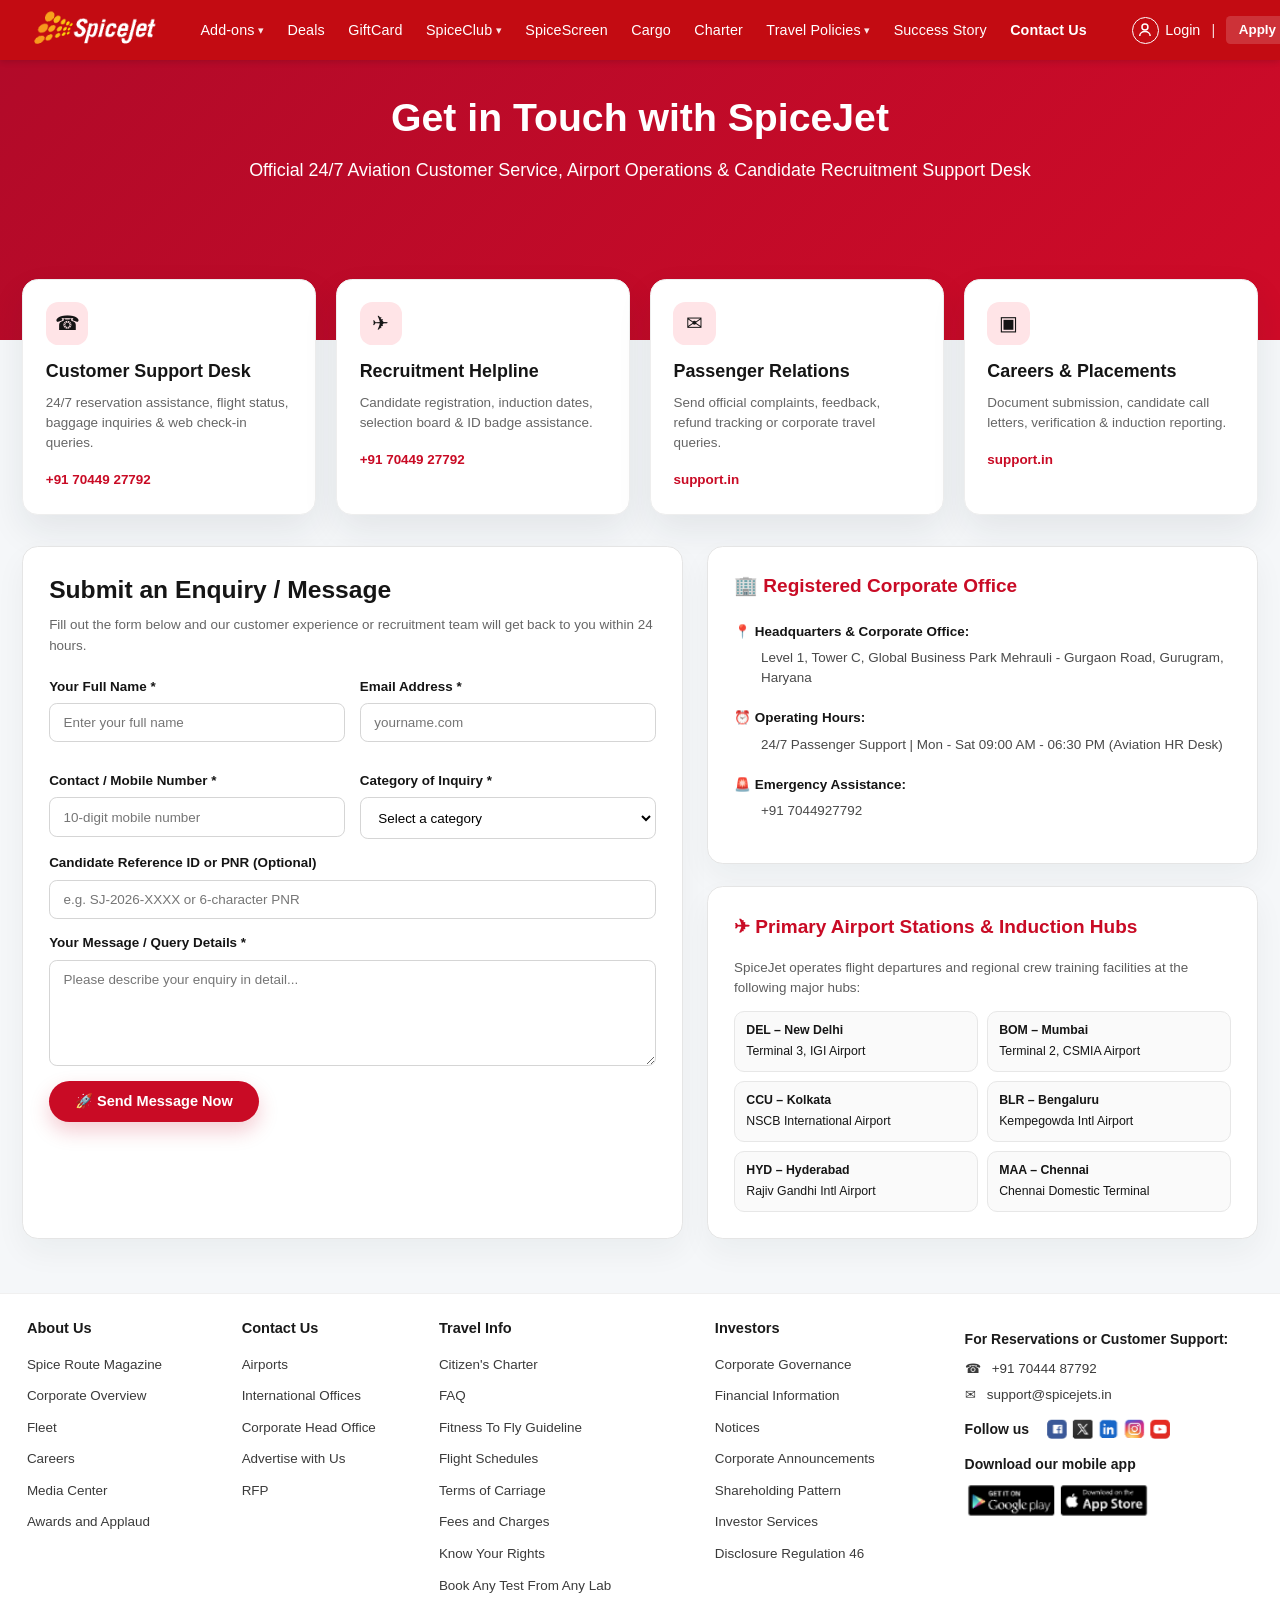
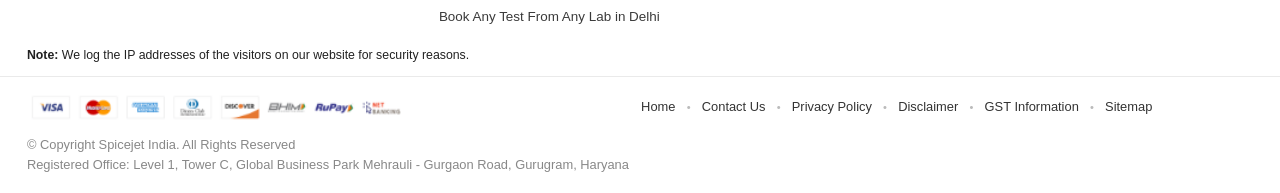
==== contact-us.html @ f8e076a2 "spice jet website" ====
<!doctype html>
<html lang="en">
<head>
  <meta charset="utf-8">
  <meta name="viewport" content="width=device-width, initial-scale=1">
  <title>Contact Us | SpiceJet</title>
  <meta name="description" content="Contact SpiceJet customer support, recruitment and passenger relations.">
  <link rel="stylesheet" href="./assets/css2">
  <link rel="stylesheet" href="./assets/styles.css">
  <link rel="stylesheet" href="./assets/contact-us.css">
</head>
<body>
  <div data-shared-header></div>

  <main class="contact-main">
    <section class="contact-hero">
      <h1>Get in Touch with SpiceJet</h1>
      <p>Official 24/7 Aviation Customer Service, Airport Operations &amp; Candidate Recruitment Support Desk</p>
    </section>

    <section class="contact-content">
      <div class="support-grid">
        <article class="support-card"><span class="support-icon">☎</span><h2>Customer Support Desk</h2><p>24/7 reservation assistance, flight status, baggage inquiries &amp; web check-in queries.</p><a href="tel:+917044927792">+91 70449 27792</a></article>
        <article class="support-card"><span class="support-icon">✈</span><h2>Recruitment Helpline</h2><p>Candidate registration, induction dates, selection board &amp; ID badge assistance.</p><a href="tel:+917044927792">+91 70449 27792</a></article>
        <article class="support-card"><span class="support-icon">✉</span><h2>Passenger Relations</h2><p>Send official complaints, feedback, refund tracking or corporate travel queries.</p><a href="mailto:support.in">support.in</a></article>
        <article class="support-card"><span class="support-icon">▣</span><h2>Careers &amp; Placements</h2><p>Document submission, candidate call letters, verification &amp; induction reporting.</p><a href="mailto:support.in">support.in</a></article>
      </div>

      <div class="contact-layout">
        <section class="enquiry-panel">
          <h2>Submit an Enquiry / Message</h2><p>Fill out the form below and our customer experience or recruitment team will get back to you within 24 hours.</p>
          <form id="contactForm">
            <div class="form-grid"><label>Your Full Name *<input name="name" required placeholder="Enter your full name"></label><label>Email Address *<input type="email" name="email" required placeholder="yourname.com"></label><label>Contact / Mobile Number *<input type="tel" name="phone" required pattern="[0-9 +()-]{10,}" placeholder="10-digit mobile number"></label><label>Category of Inquiry *<select name="category" required><option value="">Select a category</option><option>Aviation Career &amp; Induction Training</option><option>Flight Reservation &amp; Baggage</option><option>Refund &amp; Passenger Relations</option><option>Corporate Travel</option></select></label></div>
            <label>Candidate Reference ID or PNR (Optional)<input name="reference" placeholder="e.g. SJ-2026-XXXX or 6-character PNR"></label>
            <label>Your Message / Query Details *<textarea name="message" required placeholder="Please describe your enquiry in detail..."></textarea></label>
            <button type="submit">🚀 Send Message Now</button><p class="form-status" id="formStatus" role="status"></p>
          </form>
        </section>
        <aside class="contact-sidebar">
          <section class="info-panel"><h2>🏢 Registered Corporate Office</h2><div class="info-row"><b>📍 Headquarters &amp; Corporate Office:</b><p>Level 1, Tower C, Global Business Park Mehrauli - Gurgaon Road, Gurugram, Haryana</p></div><div class="info-row"><b>⏰ Operating Hours:</b><p>24/7 Passenger Support | Mon - Sat 09:00 AM - 06:30 PM (Aviation HR Desk)</p></div><div class="info-row"><b>🚨 Emergency Assistance:</b><p>+91 7044927792</p></div></section>
          <section class="info-panel"><h2>✈ Primary Airport Stations &amp; Induction Hubs</h2><p>SpiceJet operates flight departures and regional crew training facilities at the following major hubs:</p><div class="airport-grid"><div><b>DEL – New Delhi</b><span>Terminal 3, IGI Airport</span></div><div><b>BOM – Mumbai</b><span>Terminal 2, CSMIA Airport</span></div><div><b>CCU – Kolkata</b><span>NSCB International Airport</span></div><div><b>BLR – Bengaluru</b><span>Kempegowda Intl Airport</span></div><div><b>HYD – Hyderabad</b><span>Rajiv Gandhi Intl Airport</span></div><div><b>MAA – Chennai</b><span>Chennai Domestic Terminal</span></div></div></section>
        </aside>
      </div>
    </section>
  </main>
  <div data-shared-footer></div>
  <script src="./assets/components.js"></script>
  <script src="./assets/contact-us.js"></script>
</body>
</html>
---- assets/styles.css ----
/* ==========================================================================
   Exact SpiceJet / RedJet Aviation Portal Stylesheet
   ========================================================================== */

*, *::before, *::after {
  box-sizing: border-box;
  margin: 0;
  padding: 0;
}

:root {
  --brand-red: #c30b12;
  --brand-red-dark: #b30810;
  --brand-red-accent: #d91c24;
  --brand-orange: #f48c20;
  --brand-orange-hover: #e37b10;
  --text-dark: #1d1d1d;
  --text-body: #4a4a4a;
  --text-muted: #7a7a7a;
  --bg-light-gray: #f7f7f7;
  --bg-card-gray: #f5f5f5;
  --border-light: #dcdcdc;
  --border-deal: #e88b8f;
}

html {
  scroll-behavior: smooth;
}

body {
  font-family: 'Poppins', -apple-system, BlinkMacSystemFont, 'Segoe UI', Roboto, sans-serif;
  color: var(--text-dark);
  background-color: #ffffff;
  line-height: 1.45;
  -webkit-font-smoothing: antialiased;
  overflow-x: hidden;
  zoom: 1.12;
}

a {
  text-decoration: none;
  color: inherit;
}

button, input, select {
  font-family: inherit;
}

/* ==========================================================================
   1. TOP NAVBAR
   ========================================================================== */
.top-navbar {
  background-color: var(--brand-red);
  color: #ffffff;
  height: 54px;
  width: 100%;
  position: sticky;
  top: 0;
  z-index: 1000;
  box-shadow: 0 2px 6px rgba(0, 0, 0, 0.16);
  white-space: nowrap;
}

.navbar-inner {
  max-width: 1260px;
  width: 100%;
  height: 100%;
  margin: 0 auto;
  display: flex;
  align-items: center;
  justify-content: flex-start;
  padding: 0 20px;
  box-sizing: border-box;
  flex-wrap: nowrap;
  gap: 18px;
}

.brand-logo {
  display: inline-flex;
  align-items: center;
  gap: 6px;
  position: relative;
  user-select: none;
  flex-shrink: 0;
  margin-right: 4px;
}

.brand-logo-img {
  height: 38px;
  width: auto;
  max-width: 170px;
  object-fit: contain;
  display: block;
}

.brand-logo-emblem {
  display: inline-flex;
  align-items: center;
  justify-content: center;
  transform: translateY(-1px);
}

.brand-logo-text {
  font-family: 'Poppins', sans-serif;
  font-style: italic;
  font-weight: 800;
  font-size: 24px;
  letter-spacing: -0.5px;
  color: #ffffff;
  line-height: 1;
  text-shadow: 0 1px 3px rgba(0, 0, 0, 0.15);
}

.main-nav {
  display: flex;
  align-items: center;
  gap: 13px;
  flex-wrap: nowrap;
  white-space: nowrap;
}

.nav-item {
  position: relative;
  flex-shrink: 0;
}

.nav-item > a {
  font-size: 12.8px;
  font-weight: 500;
  color: #ffffff;
  display: inline-flex;
  align-items: center;
  gap: 3px;
  padding: 6px 4px;
  transition: opacity 0.15s ease;
  white-space: nowrap;
  letter-spacing: 0.1px;
  text-decoration: none !important;
}

.nav-item > a:hover {
  opacity: 0.88;
}

.caret {
  font-size: 10px;
  opacity: 0.9;
}

.dropdown-menu {
  position: absolute;
  top: 100%;
  left: 0;
  background: #ffffff;
  color: var(--text-dark);
  min-width: 190px;
  border-radius: 5px;
  box-shadow: 0 8px 22px rgba(0, 0, 0, 0.18);
  padding: 8px 0;
  display: none;
  z-index: 200;
}

.nav-item.has-dropdown:hover .dropdown-menu {
  display: block;
}

.dropdown-menu a {
  display: block;
  padding: 9px 16px;
  font-size: 13px;
  color: #333;
  transition: background 0.15s;
}

.dropdown-menu a:hover {
  background: #fdf1f1;
  color: var(--brand-red);
}

.auth-links {
  display: flex;
  align-items: center;
  gap: 10px;
  font-size: 12.8px;
  font-weight: 500;
  flex-shrink: 0;
  white-space: nowrap;
  margin-left: 18px;
}

.login-trigger {
  display: inline-flex;
  align-items: center;
  gap: 6px;
  white-space: nowrap;
}

.apply-now-trigger {
  font-size: 12px;
  font-weight: 600;
  color: #ffffff;
  padding: 4px 11px;
  border-radius: 4px;
  background: rgba(255, 255, 255, 0.16);
  transition: background 0.15s;
  white-space: nowrap;
}
  transition: background 0.15s;
}

.apply-now-trigger:hover {
  background: rgba(255, 255, 255, 0.25);
}

.user-icon-circle {
  width: 24px;
  height: 24px;
  border-radius: 50%;
  border: 1.5px solid #ffffff;
  display: inline-flex;
  align-items: center;
  justify-content: center;
}

.auth-divider {
  opacity: 0.85;
  font-weight: 300;
}

/* ==========================================================================
   2. HERO SECTION, FULL-WIDTH AUTO SLIDER & FLOATING BOOKING WIDGET
   ========================================================================== */
.hero-section {
  background-color: #ffffff;
  position: relative;
  width: 100%;
  padding-bottom: 74px; /* Space for the protruding bottom of the booking widget */
}

.hero-banner-wrap {
  position: relative;
  width: 100%;
  max-width: 100%;
  margin: 0;
}

.hero-banner-bg {
  width: 100%;
  height: 445px;
  overflow: hidden;
  position: relative;
  background: #f58220;
}

/* Right-to-Left Sliding Track */
.hero-slider-track {
  display: flex;
  width: 300%;
  height: 100%;
  transition: transform 0.75s cubic-bezier(0.25, 0.8, 0.25, 1);
  will-change: transform;
}

.hero-slide {
  width: 33.333333%;
  flex: 0 0 33.333333%;
  height: 100%;
  position: relative;
  overflow: hidden;
}

.hero-full-slide-img {
  width: 100%;
  height: 100%;
  object-fit: fill;
  object-position: center;
  display: block;
}

/* Hero Slider Indicator Dots (Bottom Right of Banner) */
.hero-slider-dots {
  position: absolute;
  bottom: 12px;
  left: 69%;
  transform: translateX(-50%);
  background: rgba(90, 40, 10, 0.45);
  padding: 5px 11px;
  border-radius: 20px;
  display: flex;
  align-items: center;
  gap: 8px;
  z-index: 15;
}

.hero-dot {
  width: 9px;
  height: 9px;
  border-radius: 50%;
  border: none;
  background: rgba(255, 255, 255, 0.6);
  cursor: pointer;
  transition: all 0.25s ease;
}

.hero-dot.active {
  width: 24px;
  border-radius: 10px;
  background: #ffffff;
}

/* Floating Booking Widget */
.booking-widget-container {
  position: absolute;
  top: 12px;
  left: max(24px, calc((100% - 1160px) / 2));
  z-index: 25;
  width: 465px;
}

.booking-widget {
  background: #ffffff;
  border-radius: 6px;
  box-shadow: 0 6px 24px rgba(0, 0, 0, 0.18);
  overflow: visible;
}

/* Top 4 Tabs */
.widget-tabs {
  display: grid;
  grid-template-columns: 0.9fr 1fr 1.15fr 1.35fr;
  background: #f5f5f5;
  border-top-left-radius: 6px;
  border-top-right-radius: 6px;
  overflow: hidden;
  border-bottom: 1px solid #e4e4e4;
}

.widget-tab {
  border: none;
  background: #f7f7f7;
  color: #333333;
  font-size: 12.8px;
  font-weight: 500;
  padding: 13px 6px;
  display: inline-flex;
  align-items: center;
  justify-content: center;
  gap: 6px;
  cursor: pointer;
  border-right: 1px solid #e6e6e6;
  transition: background 0.15s, color 0.15s;
  white-space: nowrap;
}

.widget-tab:last-child {
  border-right: none;
}

.widget-tab.active {
  background: #b80d16;
  color: #ffffff;
  font-weight: 600;
}

.tab-icon {
  flex-shrink: 0;
  opacity: 0.9;
}

/* Widget Inner Body */
.widget-body {
  padding: 18px 20px 20px;
}

.widget-header-row {
  display: flex;
  align-items: flex-start;
  justify-content: space-between;
  margin-bottom: 12px;
}

.widget-title {
  font-size: 20.5px;
  font-weight: 700;
  color: #111111;
  line-height: 1.2;
}

.widget-subtitle {
  font-size: 13px;
  color: #777777;
  margin-top: 3px;
}

.btn-charter-outline {
  border: 1px solid #f19ca0;
  color: var(--brand-red);
  background: #ffffff;
  font-size: 12px;
  font-weight: 600;
  padding: 6px 13px;
  border-radius: 4px;
  transition: all 0.15s;
  white-space: nowrap;
  margin-top: 2px;
}

.btn-charter-outline:hover {
  background: var(--brand-red);
  color: #ffffff;
}

/* One Way / Round Trip Radio Row */
.trip-type-row {
  display: flex;
  align-items: center;
  gap: 24px;
  margin-bottom: 14px;
}

.radio-label {
  display: inline-flex;
  align-items: center;
  gap: 8px;
  font-size: 13.5px;
  font-weight: 500;
  color: #333;
  cursor: pointer;
}

.radio-label input {
  display: none;
}

.custom-radio {
  width: 16px;
  height: 16px;
  border-radius: 50%;
  border: 1.6px solid #c4c4c4;
  display: inline-block;
  position: relative;
}

.radio-label input:checked + .custom-radio {
  border-color: var(--brand-orange);
}

.radio-label input:checked + .custom-radio::after {
  content: '';
  position: absolute;
  top: 50%;
  left: 50%;
  width: 8px;
  height: 8px;
  background: var(--brand-orange);
  border-radius: 50%;
  transform: translate(-50%, -50%);
}

/* Origin / Destination Split Input Box */
.route-box-group {
  display: grid;
  grid-template-columns: 1fr 1fr;
  border: 1px solid #dcdcdc;
  border-radius: 4px;
  position: relative;
  margin-bottom: 12px;
  background: #ffffff;
}

.route-field {
  padding: 9px 14px;
  position: relative;
  cursor: pointer;
}

.route-field.from-field {
  border-right: 1px solid #dcdcdc;
}

.field-label {
  display: block;
  font-size: 11.5px;
  color: #8c8c8c;
  margin-bottom: 2px;
}

.field-input {
  width: 100%;
  border: none;
  outline: none;
  background: transparent;
  font-size: 14.5px;
  font-weight: 600;
  color: #222222;
  cursor: pointer;
}

.field-input.muted {
  color: #555555;
  font-weight: 500;
}

.swap-route-btn {
  position: absolute;
  left: 50%;
  top: 50%;
  transform: translate(-50%, -50%);
  width: 28px;
  height: 28px;
  border-radius: 50%;
  background: #ffffff;
  border: 1px solid #e6e6e6;
  display: flex;
  align-items: center;
  justify-content: center;
  cursor: pointer;
  z-index: 5;
  box-shadow: 0 2px 5px rgba(0,0,0,0.08);
  transition: transform 0.2s ease;
}

.swap-route-btn:hover {
  transform: translate(-50%, -50%) rotate(180deg);
}

/* Airport Dropdown */
.airport-dropdown,
.pax-dropdown,
.currency-dropdown {
  position: absolute;
  top: calc(100% + 3px);
  left: 0;
  width: 235px;
  background: #ffffff;
  border: 1px solid #dcdcdc;
  border-radius: 5px;
  box-shadow: 0 8px 22px rgba(0, 0, 0, 0.16);
  z-index: 100;
  display: none;
  max-height: 220px;
  overflow-y: auto;
}

.airport-dropdown.open,
.pax-dropdown.open,
.currency-dropdown.open {
  display: block;
}

.airport-option,
.pax-option,
.currency-option {
  padding: 9px 14px;
  font-size: 13px;
  border-bottom: 1px solid #f2f2f2;
  cursor: pointer;
  display: flex;
  flex-direction: column;
}

.airport-option span {
  font-size: 11px;
  color: #888;
}

.airport-option:hover,
.pax-option:hover,
.currency-option:hover {
  background: #fff5eb;
}

/* Departure / Return Date Row */
.date-box-group {
  display: grid;
  grid-template-columns: 1fr 1fr;
  border: 1px solid #dcdcdc;
  border-radius: 4px;
  margin-bottom: 12px;
  background: #ffffff;
}

.date-field {
  padding: 9px 14px;
  display: flex;
  align-items: center;
  justify-content: space-between;
  cursor: pointer;
  position: relative;
}

.date-field:first-child {
  border-right: 1px solid #dcdcdc;
}

.date-field.disabled {
  background-color: #e9ecef;
}

.field-value {
  display: block;
  font-size: 13.5px;
  font-weight: 600;
  color: #222222;
}

.field-value.placeholder {
  color: #888888;
  font-weight: 500;
}

.hidden-date-input {
  position: absolute;
  inset: 0;
  opacity: 0;
  cursor: pointer;
  width: 100%;
  height: 100%;
}

/* Passengers & Currency Row */
.pax-currency-row {
  display: grid;
  grid-template-columns: 1.85fr 1fr;
  gap: 10px;
  margin-bottom: 12px;
}

.pax-field,
.currency-field {
  border: 1px solid #dcdcdc;
  border-radius: 4px;
  padding: 9px 14px;
  display: flex;
  align-items: center;
  justify-content: space-between;
  cursor: pointer;
  position: relative;
  background: #ffffff;
}

.currency-dropdown {
  width: 100%;
}

/* Special Fare Radio Grid */
.special-fares-grid {
  display: grid;
  grid-template-columns: 1fr 1fr 1.25fr;
  row-gap: 8px;
  column-gap: 6px;
  margin-bottom: 12px;
}

.fare-radio {
  display: inline-flex;
  align-items: center;
  gap: 6px;
  font-size: 11.5px;
  color: #444444;
  cursor: pointer;
  white-space: nowrap;
}

.fare-radio input {
  display: none;
}

.fare-circle {
  width: 14px;
  height: 14px;
  border-radius: 50%;
  border: 1.3px solid #c4c4c4;
  display: inline-block;
  position: relative;
  flex-shrink: 0;
}

.fare-radio input:checked + .fare-circle {
  border-color: var(--brand-orange);
}

.fare-radio input:checked + .fare-circle::after {
  content: '';
  position: absolute;
  top: 50%;
  left: 50%;
  width: 7px;
  height: 7px;
  border-radius: 50%;
  background: var(--brand-orange);
  transform: translate(-50%, -50%);
}

/* Widget Footer: Special Assistance & Search Flight */
.widget-footer-row {
  display: flex;
  align-items: flex-end;
  justify-content: space-between;
  margin-top: 6px;
}

.special-assistance-link {
  display: inline-flex;
  align-items: center;
  gap: 6px;
  font-size: 12px;
  color: #333333;
  font-weight: 500;
  margin-bottom: 22px;
}

.special-assistance-link:hover {
  color: var(--brand-orange);
}

.btn-search-flight {
  background: linear-gradient(180deg, #f69b28 0%, #f2821b 100%);
  color: #ffffff;
  border: none;
  border-radius: 4px;
  font-size: 15px;
  font-weight: 600;
  padding: 12px 26px;
  cursor: pointer;
  box-shadow: 0 3px 8px rgba(242, 130, 27, 0.35);
  transition: filter 0.15s, transform 0.1s;
}

.btn-search-flight:hover {
  filter: brightness(1.04);
}

.btn-search-flight:active {
  transform: translateY(1px);
}

/* ==========================================================================
   3. ANNOUNCEMENT / NOTICE BAR
   ========================================================================== */
.notice-bar-section {
  background-color: var(--bg-light-gray);
  border-top: 1px solid #efefef;
  border-bottom: 1px solid #efefef;
  padding: 18px 0 12px;
}

.notice-bar-container {
  max-width: 1280px;
  margin: 0 auto;
  display: flex;
  align-items: center;
  justify-content: space-between;
  padding: 0 28px;
}

.notice-arrow {
  background: none;
  border: none;
  color: var(--brand-orange);
  font-size: 15px;
  cursor: pointer;
  padding: 6px 10px;
  transition: transform 0.15s;
}

.notice-arrow:hover {
  transform: scale(1.2);
}

.notice-content {
  max-width: 880px;
  width: 100%;
  text-align: left;
}

.notice-content p {
  font-size: 13.5px;
  color: #222222;
  font-weight: 500;
  line-height: 1.5;
}

.notice-read-more {
  color: var(--brand-red);
  font-weight: 700;
}

.notice-read-more:hover {
  text-decoration: underline;
}

.notice-dots {
  display: flex;
  align-items: center;
  justify-content: center;
  gap: 14px;
  margin-top: 10px;
}

.notice-dot {
  width: 7px;
  height: 7px;
  border-radius: 50%;
  border: 1.2px solid var(--brand-orange);
  background: transparent;
  cursor: pointer;
  display: inline-block;
}

.notice-dot.active {
  background: var(--brand-orange);
}

/* ==========================================================================
   SHARED SECTION CONTAINERS & HEADINGS
   ========================================================================== */
.section-container {
  max-width: 1160px;
  margin: 0 auto;
  padding: 0 24px;
}

.section-container.narrow-container {
  max-width: 1100px;
}

.section-title {
  color: var(--brand-red);
  font-size: 24px;
  font-weight: 600;
  margin-bottom: 22px;
  letter-spacing: -0.2px;
}

.center-title {
  text-align: center;
}

.left-title {
  text-align: left;
}

.no-margin {
  margin-bottom: 0;
}

/* ==========================================================================
   4. I AM HERE FOR... SECTION
   ========================================================================== */
.here-for-section {
  background-color: #ffffff;
  padding: 32px 0 36px;
}

.here-icons-row {
  display: grid;
  grid-template-columns: repeat(5, 1fr);
  gap: 24px;
  align-items: start;
  justify-items: center;
  margin-top: 10px;
}

.here-item {
  display: flex;
  flex-direction: column;
  align-items: center;
  text-align: center;
  transition: transform 0.2s ease;
}

.here-item:hover {
  transform: translateY(-4px);
}

.here-circle {
  width: 92px;
  height: 92px;
  border-radius: 50%;
  display: flex;
  align-items: center;
  justify-content: center;
  margin-bottom: 12px;
}

.here-icon-img {
  width: 92px;
  height: 92px;
  object-fit: contain;
  display: block;
}

.here-item-title {
  font-size: 14.5px;
  font-weight: 600;
  color: #1d1d1d;
  line-height: 1.35;
}

.here-item-sub {
  font-size: 11.5px;
  color: #555555;
  line-height: 1.4;
  margin-top: 4px;
}

/* ==========================================================================
   5. SPIN TO WIN SECTION
   ========================================================================== */
.spin-section {
  background-color: var(--bg-light-gray);
  padding: 32px 0 46px;
}

.spin-card {
  display: grid;
  grid-template-columns: 42% 58%;
  background: #ffffff;
  border: 1px solid #f3b2b5;
  max-width: 1050px;
  margin: 0 auto;
  overflow: hidden;
}

.spin-left-graphic img {
  width: 100%;
  height: 100%;
  object-fit: cover;
  display: block;
}

.spin-right-content {
  padding: 28px 46px;
  display: flex;
  flex-direction: column;
  align-items: flex-start;
  justify-content: center;
}

.spin-heading {
  color: #ea2127;
  font-size: 25px;
  font-weight: 800;
  line-height: 1.2;
  margin-bottom: 14px;
  letter-spacing: 0.2px;
}

.spin-voucher-box {
  width: 100%;
  max-width: 410px;
  border: 1.5px solid #f7c625;
  border-radius: 9px;
  overflow: hidden;
  margin-bottom: 18px;
}

.spin-voucher-top {
  background: #ffffff;
  padding: 8px 14px;
  font-size: 14px;
  color: #222222;
}

.spin-voucher-top strong {
  color: #ea2127;
  font-weight: 800;
  font-size: 15.5px;
}

.spin-voucher-bottom {
  background: #ea2127;
  color: #ffffff;
  padding: 9px 14px;
  font-size: 12.5px;
  font-weight: 600;
  line-height: 1.35;
  letter-spacing: 0.3px;
}

.btn-spin-now {
  background: #ffd428;
  color: #1a1a1a;
  border: none;
  border-radius: 6px;
  font-size: 12.5px;
  font-weight: 700;
  padding: 9px 22px;
  cursor: pointer;
  letter-spacing: 0.3px;
  transition: background 0.15s, transform 0.1s;
}

.btn-spin-now:hover {
  background: #f5c712;
}

/* ==========================================================================
   6. RECOMMENDED ADD-ONS SECTION (SCROLLABLE & DRAGGABLE HORIZONTAL BAR)
   ========================================================================== */
.addons-section {
  background-color: #ffffff;
  padding: 32px 0 34px;
}

.addons-grid {
  display: flex;
  gap: 14px;
  overflow-x: auto;
  scroll-behavior: smooth;
  scrollbar-width: none; /* Hide default scrollbar, synced with custom draggable bar below */
  -ms-overflow-style: none;
  padding-bottom: 6px;
  user-select: none;
}

.addons-grid::-webkit-scrollbar {
  display: none;
}

.addon-card {
  flex: 0 0 calc((100% - 28px) / 3);
  min-width: 300px;
  background-color: var(--bg-card-gray);
  box-shadow: 0 3px 10px rgba(0, 0, 0, 0.11);
  display: flex;
  flex-direction: column;
  transition: transform 0.2s ease, box-shadow 0.2s ease;
}

.addon-card:hover {
  transform: translateY(-3px);
  box-shadow: 0 6px 18px rgba(0, 0, 0, 0.15);
}

.addon-img-wrap {
  width: 100%;
  height: 185px;
  overflow: hidden;
}

.addon-img-wrap img {
  width: 100%;
  height: 100%;
  object-fit: cover;
  display: block;
}

.addon-body {
  padding: 20px 18px 26px;
  flex: 1;
}

.addon-title {
  color: var(--brand-red);
  font-size: 19px;
  font-weight: 600;
  margin-bottom: 8px;
}

.addon-desc {
  font-size: 13px;
  color: #333333;
  line-height: 1.52;
}

/* Draggable Horizontal Scrollbar Track under Add-Ons */
.addons-scrollbar {
  display: flex;
  align-items: center;
  gap: 8px;
  margin-top: 12px;
  background: #fafafa;
  padding: 5px 8px;
  border-radius: 6px;
  user-select: none;
}

.scroll-arrow {
  background: none;
  border: none;
  color: #777777;
  font-size: 12px;
  cursor: pointer;
  line-height: 1;
  padding: 4px 6px;
  transition: color 0.15s, transform 0.15s;
}

.scroll-arrow:hover {
  color: #222222;
  transform: scale(1.15);
}

.scroll-track {
  flex: 1;
  height: 11px;
  background: #ededed;
  border-radius: 8px;
  position: relative;
  cursor: pointer;
  overflow: hidden;
}

.scroll-thumb {
  position: absolute;
  top: 0;
  left: 0;
  width: 48%;
  height: 100%;
  background: #9a9a9a;
  border-radius: 8px;
  cursor: grab;
  transition: background 0.15s;
}

.scroll-thumb:hover,
.scroll-thumb.dragging {
  background: #757575;
}

.scroll-thumb.dragging {
  cursor: grabbing;
}

/* ==========================================================================
   7. TAILOR-MADE FOR YOU SECTION
   ========================================================================== */
.tailor-section {
  background-color: var(--bg-light-gray);
  padding: 36px 0 42px;
}

.tailor-row {
  display: grid;
  grid-template-columns: 245px 1fr;
  align-items: center;
  gap: 20px;
}

.tailor-cards-col {
  display: grid;
  grid-template-columns: repeat(3, 1fr);
  gap: 14px;
}

.tailor-card {
  background: #ffffff;
  padding: 24px 20px 28px;
  box-shadow: 0 4px 12px rgba(0, 0, 0, 0.11);
  min-height: 148px;
  transition: transform 0.2s ease;
}

.tailor-card:hover {
  transform: translateY(-3px);
}

.tailor-card-title {
  font-size: 16.5px;
  font-weight: 700;
  color: #111111;
  margin-bottom: 10px;
}

.tailor-card-desc {
  font-size: 12.8px;
  color: #555555;
  line-height: 1.5;
}

/* ==========================================================================
   8. SPICECLUB LOYALTY PROGRAM SECTION
   ========================================================================== */
.spiceclub-section {
  background-color: #ffffff;
  padding: 32px 0 40px;
}

.spiceclub-row {
  display: grid;
  grid-template-columns: 1.25fr 1fr;
  gap: 38px;
  align-items: center;
}

.spiceclub-banner-card {
  position: relative;
  border-radius: 10px;
  overflow: hidden;
  box-shadow: 0 6px 18px rgba(0, 0, 0, 0.13);
}

.spiceclub-banner-img {
  width: 100%;
  height: auto;
  display: block;
}

.spiceclub-know-more-overlay {
  position: absolute;
  left: 4%;
  bottom: 11%;
  width: 26%;
  height: 24%;
  cursor: pointer;
}

.spiceclub-benefits-col {
  display: flex;
  flex-direction: column;
  align-items: center;
}

.benefits-heading {
  font-size: 18px;
  font-weight: 700;
  color: #111111;
  margin-bottom: 18px;
  align-self: flex-start;
  padding-left: 14px;
}

.benefits-icons-row {
  display: grid;
  grid-template-columns: repeat(3, 1fr);
  gap: 24px;
  width: 100%;
  margin-bottom: 20px;
}

.benefit-item {
  display: flex;
  flex-direction: column;
  align-items: center;
  text-align: center;
}

.benefit-icon-circle {
  margin-bottom: 8px;
}

.benefit-label {
  font-size: 12.5px;
  font-weight: 600;
  color: #222222;
  line-height: 1.32;
  margin-bottom: 8px;
}

.benefit-underline {
  width: 24px;
  height: 2px;
  background-color: var(--brand-red);
  display: block;
}

.btn-orange {
  background-color: var(--brand-orange);
  color: #ffffff;
  border: none;
  border-radius: 4px;
  font-size: 13.5px;
  font-weight: 600;
  padding: 11px 28px;
  cursor: pointer;
  transition: background 0.15s, transform 0.1s;
}

.btn-orange:hover {
  background-color: var(--brand-orange-hover);
}

/* ==========================================================================
   9. CARGO & CHARTER SECTION
   ========================================================================== */
.cargo-charter-section {
  background-color: var(--bg-light-gray);
  padding: 40px 0 34px;
}

.cargo-charter-grid {
  display: grid;
  grid-template-columns: 1fr 1fr;
  gap: 36px;
}

.cc-item {
  display: grid;
  grid-template-columns: 240px 1fr;
  gap: 20px;
  align-items: start;
}

.cc-img-wrap {
  border-radius: 10px;
  overflow: hidden;
}

.cc-img-wrap img {
  width: 100%;
  height: 154px;
  object-fit: cover;
  display: block;
}

.cc-title {
  color: var(--brand-red);
  font-size: 22px;
  font-weight: 600;
  line-height: 1.15;
  margin-bottom: 6px;
}

.cc-subtitle {
  font-size: 13.5px;
  font-weight: 600;
  color: #333333;
  margin-bottom: 8px;
}

.cc-desc {
  font-size: 12.5px;
  color: #666666;
  line-height: 1.5;
  margin-bottom: 14px;
}

.btn-small {
  padding: 9px 28px;
  font-size: 13px;
}

/* ==========================================================================
   10. IRRESISTIBLE DEALS SECTION
   ========================================================================== */
.deals-section {
  background-color: var(--bg-light-gray);
  padding: 24px 0 46px;
}

.deals-grid {
  display: flex;
  align-items: stretch;
  justify-content: space-between;
  gap: 48px;
  margin-bottom: 26px;
}

.deal-card {
  background: #ffffff;
  border: 1px solid var(--border-deal);
  border-radius: 5px;
  padding: 18px 20px;
  width: 345px;
  display: flex;
  align-items: center;
  justify-content: space-between;
  transition: box-shadow 0.2s ease, transform 0.2s ease;
}

.deal-card:hover {
  box-shadow: 0 6px 16px rgba(195, 11, 18, 0.14);
  transform: translateY(-2px);
}

.deal-name {
  font-size: 15px;
  font-weight: 700;
  color: #111111;
  margin-bottom: 6px;
}

.deal-sub {
  font-size: 12px;
  font-weight: 600;
  color: #222222;
}

.deal-offer {
  font-size: 18.5px;
  font-weight: 700;
  color: var(--brand-red);
  line-height: 1.22;
  margin-bottom: 6px;
}

.deal-code {
  font-size: 12.5px;
  font-weight: 700;
  color: #111111;
  margin-bottom: 6px;
}

.deal-validity {
  font-size: 10.5px;
  color: #555555;
}

.spicejet-mini-badge {
  background-color: #d91c24;
  color: #ffffff;
  padding: 5px 9px;
  border-radius: 2px;
  display: inline-flex;
  align-items: center;
  gap: 3px;
  box-shadow: 0 1px 3px rgba(0,0,0,0.15);
}

.badge-dots {
  color: #ffc72c;
  font-size: 11px;
  line-height: 1;
}

.badge-text {
  font-style: italic;
  font-weight: 700;
  font-size: 10.5px;
  letter-spacing: -0.2px;
}

.explore-more-wrap {
  display: flex;
  justify-content: center;
}

.btn-explore {
  min-width: 225px;
  padding: 11px 38px;
}

/* ==========================================================================
   11. SITE FOOTER
   ========================================================================== */
.site-footer {
  background-color: #ffffff;
  color: #333333;
  padding-top: 22px;
  padding-bottom: 16px;
  border-top: 1px solid #f0f0f0;
}

.footer-top-container,
.footer-bottom-container {
  max-width: 1160px;
  margin: 0 auto;
  padding: 0 24px;
}

.footer-columns {
  display: grid;
  grid-template-columns: 1.1fr 1fr 1.45fr 1.3fr 1.65fr;
  gap: 20px;
  align-items: start;
}

.footer-col-title {
  font-size: 13px;
  font-weight: 700;
  color: #1a1a1a;
  margin-bottom: 10px;
}

.footer-col-title.support-title {
  margin-top: 10px;
  margin-bottom: 8px;
  font-size: 12.5px;
}

.footer-links {
  list-style: none;
  display: flex;
  flex-direction: column;
  gap: 5px;
}

.footer-links a {
  font-size: 12px;
  color: #3a3a3a;
  font-weight: 400;
  transition: color 0.15s;
}

.footer-links a:hover {
  color: var(--brand-red);
}

.footer-contact-row {
  display: flex;
  align-items: center;
  gap: 10px;
  margin-bottom: 6px;
  font-size: 12px;
  color: #3a3a3a;
}

.footer-contact-row a:hover {
  color: var(--brand-red);
}

.contact-icon {
  display: inline-flex;
  align-items: center;
  justify-content: center;
  flex-shrink: 0;
}

.footer-follow-row {
  display: flex;
  align-items: center;
  gap: 14px;
  margin-top: 10px;
  margin-bottom: 10px;
}

.follow-label {
  font-size: 12.5px;
  font-weight: 700;
  color: #1a1a1a;
}

.footer-social-img {
  height: 24px;
  width: auto;
  display: block;
}

.footer-app-block .app-title {
  margin-bottom: 8px;
  font-size: 12.5px;
}

.footer-apps-img {
  height: 32px;
  width: auto;
  display: block;
}

.footer-ip-note {
  margin-top: 16px;
  margin-bottom: 10px;
  font-size: 11px;
  color: #222222;
}

.footer-ip-note strong {
  font-weight: 700;
}

.footer-divider {
  width: 100%;
  height: 1px;
  background-color: #eaeaea;
  margin-bottom: 12px;
}

.footer-bottom-row {
  display: flex;
  align-items: center;
  justify-content: space-between;
  flex-wrap: wrap;
  gap: 14px;
  margin-bottom: 10px;
}

.footer-payments-img {
  height: 30px;
  width: auto;
  display: block;
}

.footer-policy-nav {
  display: flex;
  align-items: center;
  gap: 10px;
  font-size: 11.5px;
  color: #333333;
  padding-right: 90px;
}

.footer-policy-nav a:hover {
  color: var(--brand-red);
}

.policy-dot {
  color: #bbbbbb;
  font-size: 10px;
}

.footer-copyright {
  font-size: 11.5px;
  color: #888888;
  line-height: 1.55;
}

/* ==========================================================================
   12. APPLY NOW & SUCCESS STORY MODALS
   ========================================================================== */
.modal-overlay {
  position: fixed;
  inset: 0;
  background: rgba(0, 0, 0, 0.58);
  display: flex;
  align-items: center;
  justify-content: center;
  z-index: 3000;
  opacity: 0;
  visibility: hidden;
  pointer-events: none;
  transition: opacity 0.22s ease, visibility 0.22s ease;
  padding: 20px;
}

.modal-overlay.open {
  opacity: 1;
  visibility: visible;
  pointer-events: auto;
}

.modal-card {
  background: #ffffff;
  width: 100%;
  max-width: 540px;
  border-radius: 8px;
  box-shadow: 0 18px 48px rgba(0, 0, 0, 0.28);
  overflow: hidden;
  transform: translateY(12px);
  transition: transform 0.22s ease;
}

.modal-overlay.open .modal-card {
  transform: translateY(0);
}

.modal-card.modal-wide {
  max-width: 860px;
}

.modal-header {
  background: linear-gradient(90deg, var(--brand-red) 0%, #df1d25 100%);
  color: #ffffff;
  padding: 18px 24px;
  display: flex;
  align-items: flex-start;
  justify-content: space-between;
}

.modal-header h3 {
  font-size: 18px;
  font-weight: 700;
}

.modal-header p {
  font-size: 12px;
  opacity: 0.9;
  margin-top: 2px;
}

.modal-close-btn {
  background: none;
  border: none;
  color: #ffffff;
  font-size: 26px;
  line-height: 1;
  cursor: pointer;
  opacity: 0.85;
}

.modal-close-btn:hover {
  opacity: 1;
}

.apply-form {
  padding: 22px 24px 24px;
  display: flex;
  flex-direction: column;
  gap: 14px;
}

.form-row-2 {
  display: grid;
  grid-template-columns: 1fr 1fr;
  gap: 14px;
}

.form-group {
  display: flex;
  flex-direction: column;
  gap: 5px;
}

.form-group label {
  font-size: 12.5px;
  font-weight: 600;
  color: #222222;
}

.form-group label span {
  color: var(--brand-red);
}

.form-group input,
.form-group select {
  border: 1px solid #d4d4d4;
  border-radius: 5px;
  padding: 10px 12px;
  font-size: 13px;
  color: #222222;
  outline: none;
  transition: border-color 0.15s, box-shadow 0.15s;
}

.form-group input:focus,
.form-group select:focus {
  border-color: var(--brand-orange);
  box-shadow: 0 0 0 3px rgba(244, 140, 32, 0.15);
}

.modal-footer-actions {
  display: flex;
  align-items: center;
  justify-content: flex-end;
  gap: 12px;
  margin-top: 8px;
}

.btn-cancel-modal {
  background: #f2f2f2;
  color: #444444;
  border: none;
  border-radius: 5px;
  padding: 10px 18px;
  font-size: 13px;
  font-weight: 600;
  cursor: pointer;
}

.btn-submit-apply {
  background: linear-gradient(180deg, #f69b28 0%, #f2821b 100%);
  color: #ffffff;
  border: none;
  border-radius: 5px;
  padding: 10px 24px;
  font-size: 13.5px;
  font-weight: 600;
  cursor: pointer;
  box-shadow: 0 3px 10px rgba(242, 130, 27, 0.35);
}

/* Success Stories Modal Grid */
.success-stories-body {
  padding: 24px;
}

.success-story-grid {
  display: grid;
  grid-template-columns: repeat(3, 1fr);
  gap: 16px;
  margin-bottom: 20px;
}

.story-card {
  background: #f9f9f9;
  border: 1px solid #ececec;
  border-radius: 6px;
  overflow: hidden;
}

.story-card img {
  width: 100%;
  height: 130px;
  object-fit: cover;
  display: block;
}

.story-info {
  padding: 14px;
}

.story-info h4 {
  font-size: 13.5px;
  font-weight: 700;
  color: var(--brand-red);
  margin-bottom: 4px;
}

.story-badge {
  display: inline-block;
  font-size: 10.5px;
  font-weight: 600;
  color: #666666;
  background: #eeeeee;
  padding: 2px 8px;
  border-radius: 10px;
  margin-bottom: 8px;
}

.story-info p {
  font-size: 11.8px;
  color: #444444;
  line-height: 1.48;
}

.story-cta-bar {
  background: #fff7ed;
  border: 1px solid #fde0b6;
  padding: 14px 20px;
  border-radius: 6px;
  display: flex;
  align-items: center;
  justify-content: space-between;
  font-size: 13.5px;
  font-weight: 600;
  color: #222222;
}

/* ==========================================================================
   13. PREMIUM SELECTED STUDENTS SUCCESS STORY PAGE
   ========================================================================== */
.active-nav-link {
  text-decoration: none !important;
  font-weight: 700 !important;
  color: #ffffff !important;
}

/* Executive Hero Header */
.placement-hero {
  background: linear-gradient(135deg, #111827 0%, #7f090e 55%, #b90e15 100%);
  color: #ffffff;
  padding: 52px 24px 68px;
  position: relative;
  overflow: hidden;
}

.placement-hero::before {
  content: '';
  position: absolute;
  inset: 0;
  background: radial-gradient(circle at 80% 25%, rgba(255, 199, 44, 0.16) 0%, transparent 55%);
  pointer-events: none;
}

.placement-hero-inner {
  max-width: 1120px;
  margin: 0 auto;
  text-align: center;
  position: relative;
  z-index: 2;
}

.placement-badge {
  display: inline-flex;
  align-items: center;
  gap: 8px;
  background: rgba(255, 255, 255, 0.1);
  border: 1px solid rgba(255, 199, 44, 0.35);
  color: #ffd452;
  font-size: 11.5px;
  font-weight: 700;
  letter-spacing: 0.8px;
  padding: 6px 16px;
  border-radius: 999px;
  margin-bottom: 16px;
}

.placement-hero-title {
  font-size: 34px;
  font-weight: 800;
  letter-spacing: -0.5px;
  line-height: 1.18;
  margin-bottom: 12px;
}

.placement-hero-subtitle {
  max-width: 720px;
  margin: 0 auto 32px;
  font-size: 14px;
  color: rgba(255, 255, 255, 0.86);
  line-height: 1.6;
}

.placement-stats-grid {
  display: grid;
  grid-template-columns: repeat(4, 1fr);
  gap: 18px;
  max-width: 960px;
  margin: 0 auto;
}

.placement-stat-card {
  background: rgba(255, 255, 255, 0.08);
  border: 1px solid rgba(255, 255, 255, 0.16);
  backdrop-filter: blur(8px);
  border-radius: 12px;
  padding: 16px 14px;
  display: flex;
  flex-direction: column;
  gap: 4px;
}

.stat-number {
  font-size: 24px;
  font-weight: 800;
  color: #ffc72c;
  line-height: 1.1;
}

.stat-label {
  font-size: 12px;
  color: rgba(255, 255, 255, 0.88);
  font-weight: 500;
}

/* Main Placement Section */
.selected-students-page {
  background-color: #f4f7fb;
  padding: 40px 0 68px;
  min-height: 620px;
}

.selected-students-container {
  max-width: 1120px;
  margin: 0 auto;
  padding: 0 24px;
}

/* Filter & Search Toolbar */
.placement-toolbar {
  background: #ffffff;
  border: 1px solid #e2e8f0;
  border-radius: 14px;
  padding: 18px 24px;
  margin-bottom: 32px;
  display: flex;
  align-items: center;
  justify-content: space-between;
  flex-wrap: wrap;
  gap: 18px;
  box-shadow: 0 4px 16px rgba(15, 23, 42, 0.04);
}

.toolbar-eyebrow {
  display: block;
  font-size: 10.5px;
  font-weight: 700;
  color: var(--brand-red);
  letter-spacing: 0.8px;
  margin-bottom: 2px;
}

.toolbar-heading {
  font-size: 20px;
  font-weight: 800;
  color: #0f172a;
}

.toolbar-right {
  display: flex;
  align-items: center;
  flex-wrap: wrap;
  gap: 14px;
}

.filter-pills {
  display: flex;
  align-items: center;
  gap: 6px;
  background: #f1f5f9;
  padding: 4px;
  border-radius: 10px;
}

.filter-pill {
  border: none;
  background: transparent;
  color: #475569;
  font-size: 12px;
  font-weight: 600;
  padding: 7px 14px;
  border-radius: 7px;
  cursor: pointer;
  transition: all 0.15s ease;
}

.filter-pill.active {
  background: #ffffff;
  color: #1565c0;
  box-shadow: 0 2px 6px rgba(15, 23, 42, 0.08);
}

.student-search-box {
  display: flex;
  align-items: center;
  gap: 8px;
  border: 1px solid #cbd5e1;
  border-radius: 9px;
  padding: 7px 12px;
  background: #ffffff;
  min-width: 225px;
}

.student-search-box input {
  border: none;
  outline: none;
  font-size: 12.5px;
  color: #1e293b;
  width: 100%;
}

/* ==========================================================================
   PREMIUM EXECUTIVE AVIATION CANDIDATE PROFILE CARDS
   ========================================================================== */
.selected-students-grid {
  display: grid;
  grid-template-columns: repeat(3, 1fr);
  gap: 28px;
  align-items: stretch;
}

.premium-cadet-card {
  background: #ffffff;
  border-radius: 20px;
  border: 1px solid #e2e8f0;
  box-shadow: 0 10px 30px rgba(15, 23, 42, 0.07);
  overflow: hidden;
  display: flex;
  flex-direction: column;
  position: relative;
  transition: transform 0.28s cubic-bezier(0.16, 1, 0.3, 1), box-shadow 0.28s ease, border-color 0.28s ease;
}

.premium-cadet-card:hover {
  transform: translateY(-8px);
  box-shadow: 0 22px 46px rgba(15, 23, 42, 0.12), 0 0 0 1px #bfdbfe;
  border-color: #93c5fd;
}

/* 3-Color Corporate Accent Top Stripe */
.cadet-card-accent-bar {
  height: 4px;
  width: 100%;
  background: linear-gradient(90deg, #c4122f 0%, #f58220 50%, #ffc72c 100%);
}

/* Executive Header Banner */
.cadet-card-header {
  background: linear-gradient(135deg, #091220 0%, #111d33 60%, #1e3a5f 100%);
  padding: 16px 18px 48px;
  position: relative;
  overflow: hidden;
}

.cadet-header-top {
  display: flex;
  align-items: center;
  justify-content: space-between;
  position: relative;
  z-index: 2;
}

.cadet-ref-badge {
  display: inline-flex;
  align-items: center;
  gap: 5px;
  font-family: 'Poppins', sans-serif;
  font-size: 11px;
  font-weight: 700;
  letter-spacing: 0.6px;
  color: #ffc72c;
  background: rgba(255, 199, 44, 0.12);
  border: 1px solid rgba(255, 199, 44, 0.3);
  padding: 3px 9px;
  border-radius: 6px;
}

.cadet-status-pill {
  display: inline-flex;
  align-items: center;
  gap: 6px;
  font-size: 11px;
  font-weight: 700;
  color: #86efac;
  background: rgba(34, 197, 94, 0.14);
  border: 1px solid rgba(34, 197, 94, 0.35);
  padding: 3px 10px;
  border-radius: 999px;
  letter-spacing: 0.3px;
}

.pulse-dot {
  width: 7px;
  height: 7px;
  border-radius: 50%;
  background: #22c55e;
  box-shadow: 0 0 0 0 rgba(34, 197, 94, 0.7);
  animation: pulseGreen 2s infinite;
}

@keyframes pulseGreen {
  0% { transform: scale(0.95); box-shadow: 0 0 0 0 rgba(34, 197, 94, 0.7); }
  70% { transform: scale(1); box-shadow: 0 0 0 6px rgba(34, 197, 94, 0); }
  100% { transform: scale(0.95); box-shadow: 0 0 0 0 rgba(34, 197, 94, 0); }
}

.cadet-header-bg-wings {
  position: absolute;
  right: -10px;
  bottom: 0;
  opacity: 0.8;
  pointer-events: none;
}

/* Cadet Avatar Floating Section */
.cadet-avatar-section {
  display: flex;
  justify-content: center;
  position: relative;
  z-index: 3;
  margin-top: -46px;
}

.cadet-avatar-frame {
  position: relative;
  width: 120px;
  height: 120px;
  border-radius: 50%;
  padding: 3px;
  background: #ffffff;
  box-shadow: 0 8px 24px rgba(15, 23, 42, 0.16), 0 0 0 2px #dbeafe;
  transition: transform 0.28s ease, box-shadow 0.28s ease;
}

.premium-cadet-card:hover .cadet-avatar-frame {
  transform: scale(1.05);
  box-shadow: 0 12px 28px rgba(15, 23, 42, 0.22), 0 0 0 2.5px #3b82f6;
}

.cadet-avatar-img {
  width: 100%;
  height: 100%;
  border-radius: 50%;
  object-fit: cover;
  object-position: top center;
  display: block;
  background: #f1f5f9;
}

.cadet-official-badge {
  position: absolute;
  bottom: 2px;
  right: 2px;
  width: 26px;
  height: 26px;
  border-radius: 50%;
  background: #16a34a;
  border: 2px solid #ffffff;
  display: inline-flex;
  align-items: center;
  justify-content: center;
  box-shadow: 0 2px 6px rgba(0, 0, 0, 0.2);
}

/* Cadet Body Details */
.cadet-card-body {
  padding: 14px 22px 24px;
  display: flex;
  flex-direction: column;
  flex: 1;
  text-align: center;
}

.cadet-role-pill {
  display: inline-flex;
  align-items: center;
  justify-content: center;
  gap: 6px;
  margin: 0 auto 8px auto;
  padding: 4px 14px;
  border-radius: 999px;
  background: #eff6ff;
  border: 1px solid #bfdbfe;
  color: #1d4ed8;
  font-size: 12px;
  font-weight: 700;
  text-transform: capitalize;
}

.cadet-name {
  font-size: 20px;
  font-weight: 800;
  color: #0f172a;
  letter-spacing: 0.3px;
  text-transform: uppercase;
  margin-bottom: 14px;
  line-height: 1.25;
}

/* Structured Credential Box */
.cadet-credential-box {
  background: #f8fafc;
  border: 1px solid #e2e8f0;
  border-radius: 12px;
  padding: 12px 14px;
  text-align: left;
  margin-bottom: 14px;
}

.cadet-meta-item {
  display: flex;
  flex-direction: column;
  gap: 3px;
  padding-bottom: 10px;
  border-bottom: 1px solid #eef2f6;
  margin-bottom: 10px;
}

.meta-label {
  display: inline-flex;
  align-items: center;
  gap: 5px;
  font-size: 11px;
  font-weight: 600;
  color: #64748b;
  text-transform: uppercase;
  letter-spacing: 0.4px;
}

.meta-val {
  font-size: 13px;
  font-weight: 700;
  color: #1e293b;
  line-height: 1.4;
}

.cadet-meta-grid {
  display: grid;
  grid-template-columns: 1fr 1fr;
  gap: 10px;
}

.cadet-meta-col {
  display: flex;
  flex-direction: column;
  gap: 4px;
}

.meta-val-badge {
  font-size: 12px;
  font-weight: 700;
  color: #334155;
  background: #ffffff;
  border: 1px solid #cbd5e1;
  padding: 3px 8px;
  border-radius: 6px;
  display: inline-block;
}

.meta-val-badge.status-approved {
  color: #15803d;
  background: #f0fdf4;
  border-color: #bbf7d0;
}

.cadet-endorsement {
  font-size: 12px;
  color: #64748b;
  line-height: 1.5;
  margin-bottom: 18px;
  flex: 1;
  text-align: left;
}

.btn-cadet-details {
  width: 100%;
  display: inline-flex;
  align-items: center;
  justify-content: center;
  gap: 8px;
  background: #ffffff;
  color: #0f172a;
  border: 1.5px solid #cbd5e1;
  border-radius: 9px;
  padding: 10px 16px;
  font-size: 13px;
  font-weight: 700;
  cursor: pointer;
  transition: all 0.2s ease;
}

.btn-cadet-details:hover {
  background: var(--brand-red);
  color: #ffffff;
  border-color: var(--brand-red);
  box-shadow: 0 4px 14px rgba(227, 24, 55, 0.25);
}

.btn-cadet-details svg {
  transition: transform 0.2s ease;
}

.btn-cadet-details:hover svg {
  transform: translateX(3px);
}

/* ==========================================================================
   APPOINTMENT NOTICE MODAL (VERIFIED SELECTION CERTIFICATE)
   ========================================================================== */
.appointment-modal-card {
  max-width: 620px;
  width: 100%;
  padding: 32px 36px;
  border-radius: 18px;
  background: #ffffff;
  border-top: 6px solid var(--brand-red);
  position: relative;
  max-height: 90vh;
  overflow-y: auto;
}

.appointment-modal-card .modal-close-btn {
  position: absolute;
  top: 14px;
  right: 18px;
  color: #64748b;
  font-size: 26px;
  line-height: 1;
}

.appointment-modal-card .modal-close-btn:hover {
  color: var(--brand-red);
}

.appointment-letter-head {
  display: flex;
  align-items: flex-start;
  justify-content: space-between;
  border-bottom: 2px solid #e2e8f0;
  padding-bottom: 16px;
  margin-bottom: 20px;
}

.appointment-sub {
  display: block;
  font-size: 11px;
  color: #64748b;
  font-weight: 600;
  text-transform: uppercase;
  letter-spacing: 0.5px;
  margin-top: 2px;
}

.appointment-seal-badge {
  display: inline-flex;
  align-items: center;
  gap: 6px;
  background: #f0fdf4;
  border: 1px solid #bbf7d0;
  color: #15803d;
  font-size: 11px;
  font-weight: 800;
  padding: 4px 10px;
  border-radius: 999px;
  letter-spacing: 0.4px;
}

.letter-top-info {
  display: flex;
  align-items: center;
  justify-content: space-between;
  background: #f8fafc;
  padding: 10px 14px;
  border-radius: 8px;
  margin-bottom: 18px;
  font-size: 12px;
}

.letter-label {
  display: block;
  font-size: 10px;
  color: #64748b;
  font-weight: 700;
  letter-spacing: 0.5px;
}

.letter-salutation {
  font-size: 13px;
  color: #64748b;
  font-style: italic;
}

.letter-candidate-name {
  font-size: 24px;
  font-weight: 800;
  color: #0f172a;
  text-transform: uppercase;
  letter-spacing: 0.5px;
  margin: 4px 0 10px;
}

.letter-congrats {
  font-size: 13.5px;
  color: #334155;
  line-height: 1.6;
  margin-bottom: 18px;
}

.letter-specs-table {
  background: #f8fafc;
  border: 1px solid #e2e8f0;
  border-radius: 10px;
  padding: 12px 16px;
  margin-bottom: 20px;
}

.spec-row {
  display: flex;
  justify-content: space-between;
  align-items: center;
  padding: 7px 0;
  border-bottom: 1px dashed #e2e8f0;
  font-size: 13px;
}

.spec-row:last-child {
  border-bottom: none;
}

.spec-col-label {
  color: #64748b;
  font-weight: 500;
}

.spec-col-val {
  color: #0f172a;
  font-weight: 700;
}

.letter-sign-row {
  display: flex;
  align-items: center;
  justify-content: space-between;
  margin-top: 20px;
  padding-top: 16px;
  border-top: 1px solid #f1f5f9;
}

.sign-scribble {
  font-family: 'Brush Script MT', cursive, Georgia;
  font-size: 22px;
  color: #1e3a5f;
}

.sign-title {
  display: block;
  font-size: 11px;
  color: #64748b;
  line-height: 1.4;
  margin-top: 3px;
}

.seal-stamp-circle {
  width: 78px;
  height: 78px;
  border-radius: 50%;
  border: 2px dashed #c4122f;
  color: #c4122f;
  display: flex;
  flex-direction: column;
  align-items: center;
  justify-content: center;
  text-align: center;
  font-size: 8px;
  font-weight: 800;
  line-height: 1.2;
  transform: rotate(-8deg);
}

.seal-stamp-circle strong {
  font-size: 10px;
  letter-spacing: 0.5px;
}

/* Pagination Bar (1, 2, 3, ..., 7, Next ->) */
.student-pagination {
  display: flex;
  align-items: center;
  justify-content: center;
  gap: 8px;
  margin-top: 48px;
}

.page-btn {
  min-width: 40px;
  height: 40px;
  padding: 0 13px;
  border-radius: 8px;
  border: 1px solid #e2e8f0;
  background: #ffffff;
  color: #1e293b;
  font-size: 13.5px;
  font-weight: 700;
  display: inline-flex;
  align-items: center;
  justify-content: center;
  cursor: pointer;
  transition: all 0.15s ease;
}

.page-btn:hover:not(.active):not(.page-dots) {
  border-color: #1565c0;
  color: #1565c0;
}

.page-btn.active {
  background: #1565c0;
  border-color: #1565c0;
  color: #ffffff;
  box-shadow: 0 4px 12px rgba(21, 101, 192, 0.28);
}

.page-btn.page-dots {
  cursor: default;
  color: #64748b;
}

.page-btn.page-next {
  padding: 0 18px;
}

/* Bottom Career CTA Banner */
.placement-cta-banner {
  margin-top: 52px;
  background: linear-gradient(95deg, #b80d16 0%, #e02028 55%, #f48c20 100%);
  border-radius: 16px;
  padding: 32px 38px;
  color: #ffffff;
  display: flex;
  align-items: center;
  justify-content: space-between;
  gap: 24px;
  box-shadow: 0 14px 34px rgba(195, 11, 18, 0.22);
}

.cta-banner-text h3 {
  font-size: 21px;
  font-weight: 800;
  margin-bottom: 4px;
}

.cta-banner-text p {
  font-size: 13.5px;
  color: rgba(255, 255, 255, 0.92);
}

.btn-cta-apply {
  background: #ffffff;
  color: var(--brand-red);
  border: none;
  border-radius: 8px;
  padding: 13px 28px;
  font-size: 14px;
  font-weight: 700;
  cursor: pointer;
  white-space: nowrap;
  box-shadow: 0 4px 14px rgba(0, 0, 0, 0.15);
  transition: transform 0.15s, background 0.15s;
}

.btn-cta-apply:hover {
  transform: translateY(-2px);
  background: #fffbeb;
}

/* ==========================================================================
   TOAST NOTIFICATION
   ========================================================================== */
.toast-msg {
  position: fixed;
  bottom: 24px;
  right: 24px;
  background: #1d1d1d;
  color: #ffffff;
  font-size: 13.5px;
  font-weight: 500;
  padding: 12px 20px;
  border-left: 4px solid var(--brand-orange);
  border-radius: 5px;
  box-shadow: 0 8px 24px rgba(0, 0, 0, 0.24);
  opacity: 0;
  pointer-events: none;
  transform: translateY(10px);
  transition: opacity 0.25s ease, transform 0.25s ease;
  z-index: 4000;
}

.toast-msg.visible {
  opacity: 1;
  transform: translateY(0);
}

/* ==========================================================================
   14. RESPONSIVE DESIGN FOR ALL DEVICES & MOBILE
   (Preserves Desktop 1025px+ layout untouched)
   ========================================================================== */

/* Tablets & Small Laptops (max-width: 1024px) */
@media (max-width: 1024px) {
  body {
    zoom: 1;
  }

  .top-navbar {
    overflow-x: auto;
    -webkit-overflow-scrolling: touch;
  }

  .navbar-inner {
    padding: 0 16px;
    gap: 14px;
    width: max-content;
    min-width: 100%;
  }

  .booking-widget-container {
    position: relative;
    top: 0;
    left: 0;
    width: 100%;
    max-width: 520px;
    margin: -30px auto 0;
  }

  .hero-section {
    padding-bottom: 24px;
  }

  .hero-banner-bg {
    width: 100%;
    height: 320px;
  }

  .here-icons-row {
    grid-template-columns: repeat(4, 1fr);
    gap: 16px;
  }

  .selected-students-grid {
    grid-template-columns: repeat(2, 1fr);
    gap: 24px;
  }

  .placement-stats-grid {
    grid-template-columns: repeat(2, 1fr);
    gap: 16px;
  }

  .placement-toolbar {
    flex-direction: column;
    align-items: stretch;
    gap: 16px;
  }

  .toolbar-right {
    flex-direction: column;
    align-items: stretch;
    gap: 12px;
  }

  .student-search-box {
    width: 100%;
  }

  .spin-card,
  .spiceclub-row,
  .cargo-charter-grid,
  .tailor-row {
    grid-template-columns: 1fr;
  }

  .tailor-cards-col,
  .form-row-2 {
    grid-template-columns: 1fr;
  }

  .deals-grid {
    flex-direction: column;
    align-items: center;
    gap: 20px;
  }

  .deal-card {
    width: 100%;
    max-width: 440px;
  }

  .footer-columns {
    grid-template-columns: repeat(2, 1fr);
    gap: 24px;
  }

  .footer-policy-nav {
    padding-right: 0;
  }
}

/* Mobile Devices & Phablets (max-width: 768px) */
@media (max-width: 768px) {
  .top-navbar {
    height: 50px;
  }

  .navbar-inner {
    padding: 0 12px;
    gap: 12px;
  }

  .brand-logo-text {
    font-size: 20px;
  }

  .main-nav {
    gap: 10px;
  }

  .nav-item > a {
    font-size: 11.5px;
    padding: 4px 2px;
  }

  .auth-links {
    font-size: 11.5px;
    gap: 8px;
    margin-left: 10px;
  }

  .apply-now-trigger {
    padding: 3px 8px;
    font-size: 11px;
  }

  .hero-banner-bg {
    height: 220px;
  }

  .booking-widget-container {
    width: 95%;
    max-width: 100%;
    margin: 10px auto;
    border-radius: 12px;
    box-shadow: 0 6px 22px rgba(0, 0, 0, 0.12);
  }

  .booking-tabs-nav {
    overflow-x: auto;
    white-space: nowrap;
    -webkit-overflow-scrolling: touch;
  }

  .booking-tab-btn {
    padding: 10px 14px;
    font-size: 12px;
  }

  .booking-body {
    padding: 16px 14px 18px;
  }

  .trip-route-row {
    flex-direction: column;
    gap: 8px;
  }

  .route-swap-btn {
    transform: rotate(90deg);
    margin: -4px auto;
  }

  .booking-date-row {
    flex-direction: column;
    gap: 8px;
  }

  .booking-meta-row {
    flex-direction: column;
    gap: 8px;
  }

  .booking-passengers-field,
  .booking-currency-field {
    width: 100%;
  }

  .special-fares-row {
    flex-wrap: wrap;
    gap: 8px 14px;
  }

  .here-icons-row {
    grid-template-columns: repeat(3, 1fr);
    gap: 10px;
  }

  .section-title {
    font-size: 20px;
  }

  .section-container {
    padding: 0 16px;
  }

  /* Success Story Page Responsive */
  .placement-hero {
    padding: 32px 16px 40px;
  }

  .placement-hero-title {
    font-size: 24px;
  }

  .placement-hero-subtitle {
    font-size: 13px;
  }

  .placement-stats-grid {
    grid-template-columns: repeat(2, 1fr);
    gap: 10px;
  }

  .placement-stat-card {
    padding: 12px 10px;
  }

  .placement-stat-card .stat-number {
    font-size: 20px;
  }

  .placement-stat-card .stat-label {
    font-size: 11px;
  }

  .selected-students-page {
    padding: 24px 0 48px;
  }

  .selected-students-container {
    padding: 0 16px;
  }

  .filter-pills {
    overflow-x: auto;
    white-space: nowrap;
    -webkit-overflow-scrolling: touch;
    width: 100%;
    padding-bottom: 4px;
  }

  .filter-pill {
    padding: 5px 12px;
    font-size: 12px;
    flex-shrink: 0;
  }

  .selected-students-grid {
    grid-template-columns: 1fr;
    max-width: 400px;
    margin: 0 auto;
    gap: 20px;
  }

  .placement-cta-card {
    flex-direction: column;
    text-align: center;
    padding: 24px 18px;
    gap: 16px;
  }

  .cta-content h3 {
    font-size: 20px;
  }

  /* Footer Responsive */
  .footer-columns {
    grid-template-columns: 1fr;
    gap: 20px;
  }

  .footer-top-container,
  .footer-bottom-container {
    padding: 0 16px;
  }

  .footer-bottom-row {
    flex-direction: column;
    align-items: flex-start;
    gap: 12px;
  }

  .footer-policy-nav {
    flex-wrap: wrap;
    gap: 6px 10px;
    padding-right: 0;
  }

  /* Modals on Mobile */
  .modal-card {
    width: 95%;
    max-width: 100%;
    margin: 10px auto;
  }

  .appointment-modal-card {
    padding: 20px 16px;
    max-width: 95%;
    max-height: 90vh;
  }

  .letter-candidate-name {
    font-size: 20px;
  }

  .letter-specs-table {
    padding: 10px 12px;
  }

  .spec-row {
    flex-direction: column;
    align-items: flex-start;
    gap: 2px;
  }

  .letter-sign-row {
    flex-direction: column;
    align-items: flex-start;
    gap: 14px;
  }

  .modal-footer-actions {
    flex-direction: column;
    gap: 8px;
  }

  .modal-footer-actions button {
    width: 100%;
  }
}

/* Small Smart Phones (max-width: 480px) */
@media (max-width: 480px) {
  .here-icons-row {
    grid-template-columns: repeat(2, 1fr);
  }

  .placement-stats-grid {
    grid-template-columns: 1fr;
  }

  .student-pagination {
    gap: 4px;
    flex-wrap: wrap;
  }

  .page-btn {
    min-width: 32px;
    height: 32px;
    font-size: 11.5px;
    padding: 0 6px;
  }
}

/* ==========================================================================
   15. MOBILE APP-STYLE LAYOUT (<= 768px ONLY) - desktop untouched
   ========================================================================== */
.mobile-only { display: none; }
.m-route-code, .m-route-city { display: none; }

@media (max-width: 768px) {
  html, body { overflow-x: hidden; }
  body { background: #f5f5f5; padding-bottom: 66px; }
  .mobile-only { display: flex; }

  /* ---------- Header ---------- */
  .top-navbar { height: 52px; overflow: visible; background: #c4122f; box-shadow: none; }
  .navbar-inner { width: 100%; min-width: 0; padding: 0 14px; justify-content: space-between; }
  .main-nav, .auth-divider { display: none !important; }
  .brand-logo-text { font-size: 22px; }
  .brand-logo-img { height: 30px; max-width: 130px; }
  .auth-links { margin-left: 0; gap: 8px; font-size: 15px; }
  .login-trigger { font-size: 15px; font-weight: 500; flex-direction: row-reverse; gap: 7px; }
  .apply-now-trigger { font-size: 11.5px; padding: 4px 9px; }

  /* ---------- Hero / booking block ---------- */
  .hero-section { display: flex; flex-direction: column; padding-bottom: 0; background: #f5f5f5; }
  .hero-banner-wrap { display: contents; }
  .booking-widget-container { order: 1; position: static; width: 100%; max-width: 100%; margin: 0; background: linear-gradient(180deg, #c4122f 0%, #b30f27 100%); }
  .booking-widget { background: transparent; box-shadow: none; border-radius: 0; }
  .widget-tabs, .widget-header-row, .special-fares-grid, .special-assistance-link { display: none !important; }
  .widget-body { padding: 8px 14px 18px; }

  .trip-type-row { display: flex; gap: 0; background: rgba(0, 0, 0, 0.12); border-radius: 4px; margin-bottom: 14px; }
  .radio-label { flex: 1; justify-content: center; padding: 12px 8px; color: #fff; font-size: 15px; font-weight: 500; border-radius: 4px; }
  .radio-label.active { background: rgba(0, 0, 0, 0.28); font-weight: 600; }
  .custom-radio { display: none !important; }

  .route-box-group { display: grid; grid-template-columns: 1fr auto 1fr; align-items: center; border: none; background: transparent; margin: 10px 0 18px; }
  .route-field { text-align: center; padding: 4px; }
  .route-field.from-field { border-right: none; }
  .route-field .field-label { color: rgba(255, 255, 255, 0.7); font-size: 14px; margin-bottom: 4px; }
  .route-field .field-input { display: none; }
  .m-route-code { display: block; font-size: 46px; font-weight: 600; line-height: 1.1; letter-spacing: 1px; color: #fff; }
  .m-route-code.dim { color: rgba(255, 255, 255, 0.45); }
  .m-route-city { display: block; font-size: 14.5px; font-weight: 500; color: #fff; margin-top: 4px; }
  .swap-route-btn { position: static; transform: none !important; width: 46px; height: 46px; margin: 18px 6px 0; border: none; flex-shrink: 0; }
  .airport-dropdown { width: 210px; color: #222; text-align: left; }
  .from-field .airport-dropdown { left: 0; }
  .to-field .airport-dropdown { left: auto; right: 0; }

  .date-box-group, .pax-currency-row { display: grid; grid-template-columns: 1fr 1fr; gap: 10px; margin-bottom: 10px; }
  .date-field, .pax-field, .currency-field { border: none !important; border-radius: 6px; background: #fff; }
  .date-field.disabled { background: #e8e8e8; }
  .pax-dropdown, .currency-dropdown { width: 100%; }
  .widget-footer-row { display: block; margin-top: 12px; }
  .btn-search-flight { width: 100%; padding: 13px; font-size: 16px; font-weight: 700; border-radius: 6px; }

  .m-quick-pills { order: 2; display: flex; gap: 8px; overflow-x: auto; padding: 12px 14px; background: #fff; -webkit-overflow-scrolling: touch; scrollbar-width: none; }
  .m-quick-pills::-webkit-scrollbar { display: none; }
  .m-pill { flex: 0 0 auto; display: inline-flex; align-items: center; gap: 7px; padding: 8px 12px; border: 1px solid #e6e6e6; border-radius: 999px; background: #fff; color: #333; font-size: 13px; font-weight: 500; box-shadow: 0 1px 3px rgba(0, 0, 0, 0.06); white-space: nowrap; }
  .m-pill em { font-style: normal; font-size: 18px; color: #777; line-height: 1; }

  .hero-banner-bg { order: 3; width: calc(100% - 20px); height: 170px; margin: 10px; border-radius: 10px; box-shadow: 0 3px 10px rgba(0, 0, 0, 0.15); }
  .hero-full-slide-img { object-fit: cover; }
  .hero-slider-dots { left: 50%; bottom: 8px; padding: 3px 8px; }
  .notice-bar-section { display: none; }

  /* ---------- Sections ---------- */
  .section-container, .section-container.narrow-container { padding: 0 14px; max-width: 100%; }
  .section-title, .center-title, .left-title { text-align: left; font-size: 20px; font-weight: 700; color: #c4122f; margin-bottom: 12px; }
  .here-for-section, .spin-section, .deals-section, .addons-section, .tailor-section, .spiceclub-section, .cargo-charter-section { padding: 16px 0 18px; }
  .here-for-section { background: #fff; }

  .here-icons-row { display: grid; grid-template-columns: repeat(3, 1fr); gap: 14px 6px; }
  .here-circle { width: 92px; height: 92px; margin: 0 auto 8px; box-shadow: 0 2px 10px rgba(0, 0, 0, 0.12); }
  .here-item-title { font-size: 13.5px; font-weight: 500; line-height: 1.35; }
  .here-item-sub { font-size: 10.5px; line-height: 1.3; }

  .spin-card { display: grid; grid-template-columns: 0.95fr 1.05fr; gap: 0; border-radius: 0; overflow: hidden; }
  .spin-heading { font-size: 15px; line-height: 1.15; }
  .spin-voucher-top, .spin-voucher-bottom { font-size: 9.5px; }
  .btn-spin-now { font-size: 9.5px; padding: 6px 8px; }

  .deals-grid { display: flex; flex-direction: row; align-items: stretch; gap: 12px; overflow-x: auto; scroll-snap-type: x mandatory; padding-bottom: 6px; scrollbar-width: none; }
  .deals-grid::-webkit-scrollbar { display: none; }
  .deal-card { flex: 0 0 90%; width: 90%; max-width: none; scroll-snap-align: start; padding: 14px; }
  .deal-name { font-size: 19px; }
  .deal-offer { font-size: 28px; }
  .deal-code { font-size: 17px; }
  .explore-more-wrap { margin-top: 14px; }
  .btn-explore { width: 100%; padding: 13px; font-size: 16px; font-weight: 700; border-radius: 4px; }

  .addons-grid { display: flex !important; gap: 12px; overflow-x: auto; scroll-snap-type: x mandatory; padding-bottom: 10px; scrollbar-width: none; }
  .addons-grid::-webkit-scrollbar { display: none; }
  .addon-card { flex: 0 0 88%; min-width: 88%; scroll-snap-align: start; border-radius: 4px; box-shadow: 0 3px 10px rgba(0, 0, 0, 0.12); }
  .addon-img-wrap img { width: 100%; height: 190px; object-fit: cover; }
  .addon-title { font-size: 20px; color: #c4122f; font-weight: 600; }
  .addon-desc { font-size: 14px; line-height: 1.4; }
  .addons-scrollbar { display: none !important; }

  .tailor-row { display: block; }
  .tailor-cards-col { display: flex !important; gap: 12px; overflow-x: auto; scroll-snap-type: x mandatory; padding: 4px 2px 14px; scrollbar-width: none; }
  .tailor-cards-col::-webkit-scrollbar { display: none; }
  .tailor-card { flex: 0 0 82%; scroll-snap-align: start; padding: 22px 18px; background: #fff; border-radius: 6px; box-shadow: 0 4px 14px rgba(0, 0, 0, 0.12); }
  .tailor-card-title { font-size: 22px; font-weight: 600; color: #000; margin-bottom: 12px; }
  .tailor-card-desc { font-size: 15px; color: #555; line-height: 1.5; }

  .spiceclub-row { display: block; }
  .spiceclub-banner-card { border-radius: 12px; overflow: hidden; box-shadow: 0 3px 12px rgba(0, 0, 0, 0.18); }
  .benefits-heading { text-align: center; font-size: 20px; font-weight: 700; margin: 24px 0 16px; color: #000; }
  .benefits-icons-row { display: flex; justify-content: space-around; gap: 6px; }
  .benefit-label { font-size: 14px; }
  .join-spiceclub-wrap { text-align: center; margin-top: 18px; }
  .join-spiceclub-wrap .btn-orange { padding: 13px 34px; font-size: 15px; font-weight: 700; }

  .cargo-charter-grid { display: block; }
  .cc-item { display: flex; flex-direction: column; margin-bottom: 18px; }
  .cc-info { display: contents; }
  .cc-title { order: 1; text-align: left; font-size: 20px; color: #c4122f; margin-bottom: 10px; }
  .cc-img-wrap { order: 2; width: 86%; margin: 0 auto 12px; border-radius: 12px; overflow: hidden; box-shadow: 0 2px 10px rgba(0, 0, 0, 0.15); }
  .cc-img-wrap img { width: 100%; display: block; }
  .cc-subtitle { order: 3; font-size: 15px; font-weight: 600; color: #555; margin-bottom: 6px; }
  .cc-desc { order: 4; font-size: 14px; color: #666; margin-bottom: 14px; }
  .cc-item .btn-orange { order: 5; width: 100%; padding: 13px; font-size: 16px; font-weight: 700; border-radius: 4px; }

  /* ---------- Footer (app style) ---------- */
  .site-footer { padding: 0 0 10px; background: #fff; }
  .footer-top-container, .footer-bottom-container { padding: 0 16px; }
  .footer-columns { display: grid; grid-template-columns: 1fr 1fr; gap: 18px 14px; }
  .footer-support-col { grid-column: 1 / -1; order: -1; margin: 0 -16px 8px; }
  .footer-support-col .support-title { margin: 16px 0 12px; text-align: center; font-size: 16px; font-weight: 700; }
  .footer-support-col .footer-contact-row { padding: 0 16px; margin-bottom: 12px; font-size: 13.5px; }
  .footer-follow-row, .footer-app-block { display: flex; align-items: center; justify-content: space-between; margin: 0; padding: 14px 16px; border-top: 8px solid #f5f5f5; }
  .footer-app-block .app-title { margin: 0; font-size: 14px; max-width: 120px; }
  .footer-social-img { height: 28px; }
  .footer-apps-img { height: 34px; }
  .footer-col-title { font-size: 15px; margin-bottom: 12px; }
  .footer-links { gap: 14px; }
  .footer-links a { font-size: 13.5px; }
  .footer-ip-note { margin-top: 18px; font-size: 11px; }
  .footer-bottom-row { flex-direction: column; align-items: flex-start; }
  .footer-payments-img { height: 26px; }

  /* ---------- Bottom tab bar ---------- */
  .m-bottom-tabs { position: fixed; left: 0; right: 0; bottom: 0; z-index: 1500; height: 60px; background: #fff; border-top: 1px solid #e3e3e3; box-shadow: 0 -2px 8px rgba(0, 0, 0, 0.06); }
  .m-tab { flex: 1; display: flex; flex-direction: column; align-items: center; justify-content: center; gap: 3px; color: #777; font-size: 12px; font-weight: 500; }
  .m-tab.active { color: #c4122f; }
  .toast-msg { bottom: 76px; right: 12px; left: 12px; }
}

/* Mobile fix: Spin to Win image shown fully (<= 768px only) */
@media (max-width: 768px) {
  .spin-card { display: block; border-radius: 8px; background: #fff; }
  .spin-left-graphic { width: 100%; background: #c4122f; }
  .spin-left-graphic img { width: 100%; height: auto; max-height: none; object-fit: contain; display: block; }
  .spin-right-content { padding: 16px 14px 18px; align-items: stretch; text-align: left; }
  .spin-heading { font-size: 19px; line-height: 1.2; margin-bottom: 12px; }
  .spin-voucher-box { max-width: 100%; }
  .spin-voucher-top { font-size: 13px; }
  .spin-voucher-bottom { font-size: 11.5px; }
  .btn-spin-now { width: 100%; font-size: 13px; padding: 11px 12px; }
}

/* ==========================================================================
   16. MOBILE-ONLY SPLASH SCREEN (<= 768px ONLY) - DESKTOP UNTOUCHED
   ========================================================================== */
.mobile-splash-screen {
  display: none !important;
}

@media (max-width: 768px) {
  .mobile-splash-screen {
    display: flex !important;
    position: fixed;
    top: 0;
    left: 0;
    right: 0;
    bottom: 0;
    width: 100vw;
    width: 100dvw;
    height: 100vh;
    height: 100dvh;
    margin: 0;
    padding: 0;
    z-index: 9999999;
    align-items: center;
    justify-content: center;
    background: radial-gradient(ellipse at 50% 48%, #ad0010 0%, #a9000e 58%, #a3000c 100%);
    overflow: hidden;
    opacity: 1;
    visibility: visible;
    transition: opacity 0.5s cubic-bezier(0.4, 0, 0.2, 1), visibility 0.5s ease;
    touch-action: none;
    user-select: none;
    -webkit-user-select: none;
  }

  .mobile-splash-content {
    display: flex;
    align-items: center;
    justify-content: center;
    width: 100%;
    height: 100%;
  }

  .mobile-splash-logo {
    display: block;
    width: min(63vw, 354px);
    height: auto;
    object-fit: contain;
    animation: splashLogoReveal 0.65s ease-out both;
  }

  @keyframes splashLogoReveal {
    from {
      opacity: 0;
      transform: scale(0.94);
    }
    to {
      opacity: 1;
      transform: scale(1);
    }
  }

  @media (prefers-reduced-motion: reduce) {
    .mobile-splash-logo {
      animation: none;
    }
  }

  .mobile-splash-screen.splash-hidden {
    opacity: 0 !important;
    visibility: hidden !important;
    pointer-events: none !important;
  }

  body.splash-active {
    overflow: hidden !important;
  }
}
---- assets/contact-us.css ----
:root{--red:#c90b25;--dark:#141827;--muted:#666;--line:#e2e2e2}*{box-sizing:border-box}body{margin:0;font-family:Poppins,Arial,sans-serif;color:#151515;background:#f5f7f9}.top-navbar .current-page{font-weight:700}.contact-hero{height:292px;background:linear-gradient(135deg,#b20a29,#cf0b28);color:#fff;text-align:center;padding:38px 20px}.contact-hero h1{font-size:42px;margin:0 0 20px}.contact-hero p{max-width:950px;margin:auto;font-size:20px;line-height:1.7}.contact-content{max-width:1210px;margin:-72px auto 65px;padding:0 20px;position:relative}.support-grid{display:grid;grid-template-columns:repeat(4,1fr);gap:22px}.support-card{min-height:205px;background:#fff;border:1px solid #eee;border-radius:17px;padding:25px;box-shadow:0 14px 32px #1d263515}.support-icon{display:grid;place-items:center;width:43px;height:43px;border-radius:11px;background:#ffe4e7;font-size:21px}.support-card h2{font-size:18px;margin:17px 0 10px}.support-card p{color:var(--muted);font-size:14px;line-height:1.55;margin:0 0 16px}.support-card a{color:var(--red);font-weight:700;font-size:14px}.contact-layout{display:grid;grid-template-columns:1.2fr 1fr;gap:28px;margin-top:34px}.enquiry-panel,.info-panel{background:#fff;border:1px solid #e5e5e5;border-radius:17px;padding:28px;box-shadow:0 12px 28px #1d26350c}.enquiry-panel h2{font-size:26px;margin:0 0 6px}.enquiry-panel>p{color:var(--muted);font-size:14px;line-height:1.55;margin-bottom:24px}.form-grid{display:grid;grid-template-columns:1fr 1fr;gap:16px}form label{display:block;font-weight:600;font-size:13px;margin-bottom:17px}input,select,textarea{display:block;width:100%;margin-top:8px;border:1px solid #d5d5d5;border-radius:9px;padding:13px 14px;font:400 14px Poppins;background:#fff;outline:none}input:focus,select:focus,textarea:focus{border-color:var(--red);box-shadow:0 0 0 3px #c90b2514}textarea{min-height:115px;resize:vertical}form button{border:0;border-radius:30px;background:var(--red);color:#fff;padding:14px 27px;font:700 15px Poppins;cursor:pointer;box-shadow:0 8px 18px #c90b2535}.form-status{display:inline-block;margin-left:14px;color:#19853f;font-weight:600}.contact-sidebar{display:grid;gap:25px;align-content:start}.info-panel h2{font-size:19px;color:var(--red);margin:0 0 21px}.info-row{margin-bottom:18px}.info-row b{font-size:14px}.info-row p{margin:4px 0 0 24px;font-size:14px;line-height:1.5;color:#494949}.info-panel>p{font-size:14px;color:#5e5e5e}.airport-grid{display:grid;grid-template-columns:1fr 1fr;gap:10px;margin-top:17px}.airport-grid div{background:#fafafa;border:1px solid #e7e7e7;border-radius:9px;padding:11px 12px}.airport-grid b,.airport-grid span{display:block;font-size:13px}.airport-grid span{margin-top:3px}.site-footer{margin-top:0}
@media(max-width:1024px){.support-grid{grid-template-columns:1fr 1fr}.contact-layout{grid-template-columns:1fr}.contact-hero h1{font-size:35px}}
@media(max-width:768px){.contact-hero{height:250px;padding-top:35px}.contact-hero h1{font-size:29px}.contact-hero p{font-size:15px}.contact-content{margin-top:-55px}.support-grid{grid-template-columns:1fr}.support-card{min-height:auto}.form-grid,.airport-grid{grid-template-columns:1fr}.enquiry-panel,.info-panel{padding:21px}.form-status{display:block;margin:12px 0 0}}

/* Match the reference typography and keep the content comfortably compact. */
.contact-main,.contact-main button,.contact-main input,.contact-main select,.contact-main textarea{font-family:Poppins,Arial,sans-serif}.contact-hero{height:250px;padding:30px 20px}.contact-hero h1{font-size:35px;line-height:1.2;margin-bottom:14px;font-weight:700}.contact-hero p{font-size:16px;line-height:1.55;max-width:820px}.contact-content{max-width:1160px;margin:-55px auto 48px}.support-grid{gap:18px}.support-card{min-height:178px;padding:20px;border-radius:14px}.support-icon{width:38px;height:38px;font-size:18px}.support-card h2{font-size:16px;margin:13px 0 7px}.support-card p{font-size:12px;line-height:1.5;margin-bottom:11px}.support-card a{font-size:12px}.contact-layout{gap:22px;margin-top:27px}.enquiry-panel,.info-panel{padding:23px;border-radius:14px}.enquiry-panel h2{font-size:22px}.enquiry-panel>p{font-size:12px;margin-bottom:18px}.form-grid{gap:13px}form label{font-size:12px;margin-bottom:13px}input,select,textarea{margin-top:6px;padding:10px 12px;font-size:12px;border-radius:7px}textarea{min-height:95px}form button{padding:11px 23px;font-size:13px}.contact-sidebar{gap:20px}.info-panel h2{font-size:17px;margin-bottom:16px}.info-row{margin-bottom:14px}.info-row b,.info-row p,.info-panel>p{font-size:12px}.airport-grid{gap:8px;margin-top:12px}.airport-grid div{padding:9px 10px}.airport-grid b,.airport-grid span{font-size:11px}
@media(max-width:1024px){.contact-content{max-width:900px}.support-card{min-height:165px}}
@media(max-width:768px){.contact-hero{height:220px;padding:27px 16px}.contact-hero h1{font-size:27px}.contact-hero p{font-size:13px}.contact-content{margin-top:-45px;padding:0 14px}.support-grid{gap:13px}.support-card{min-height:auto}.contact-layout{margin-top:20px}}
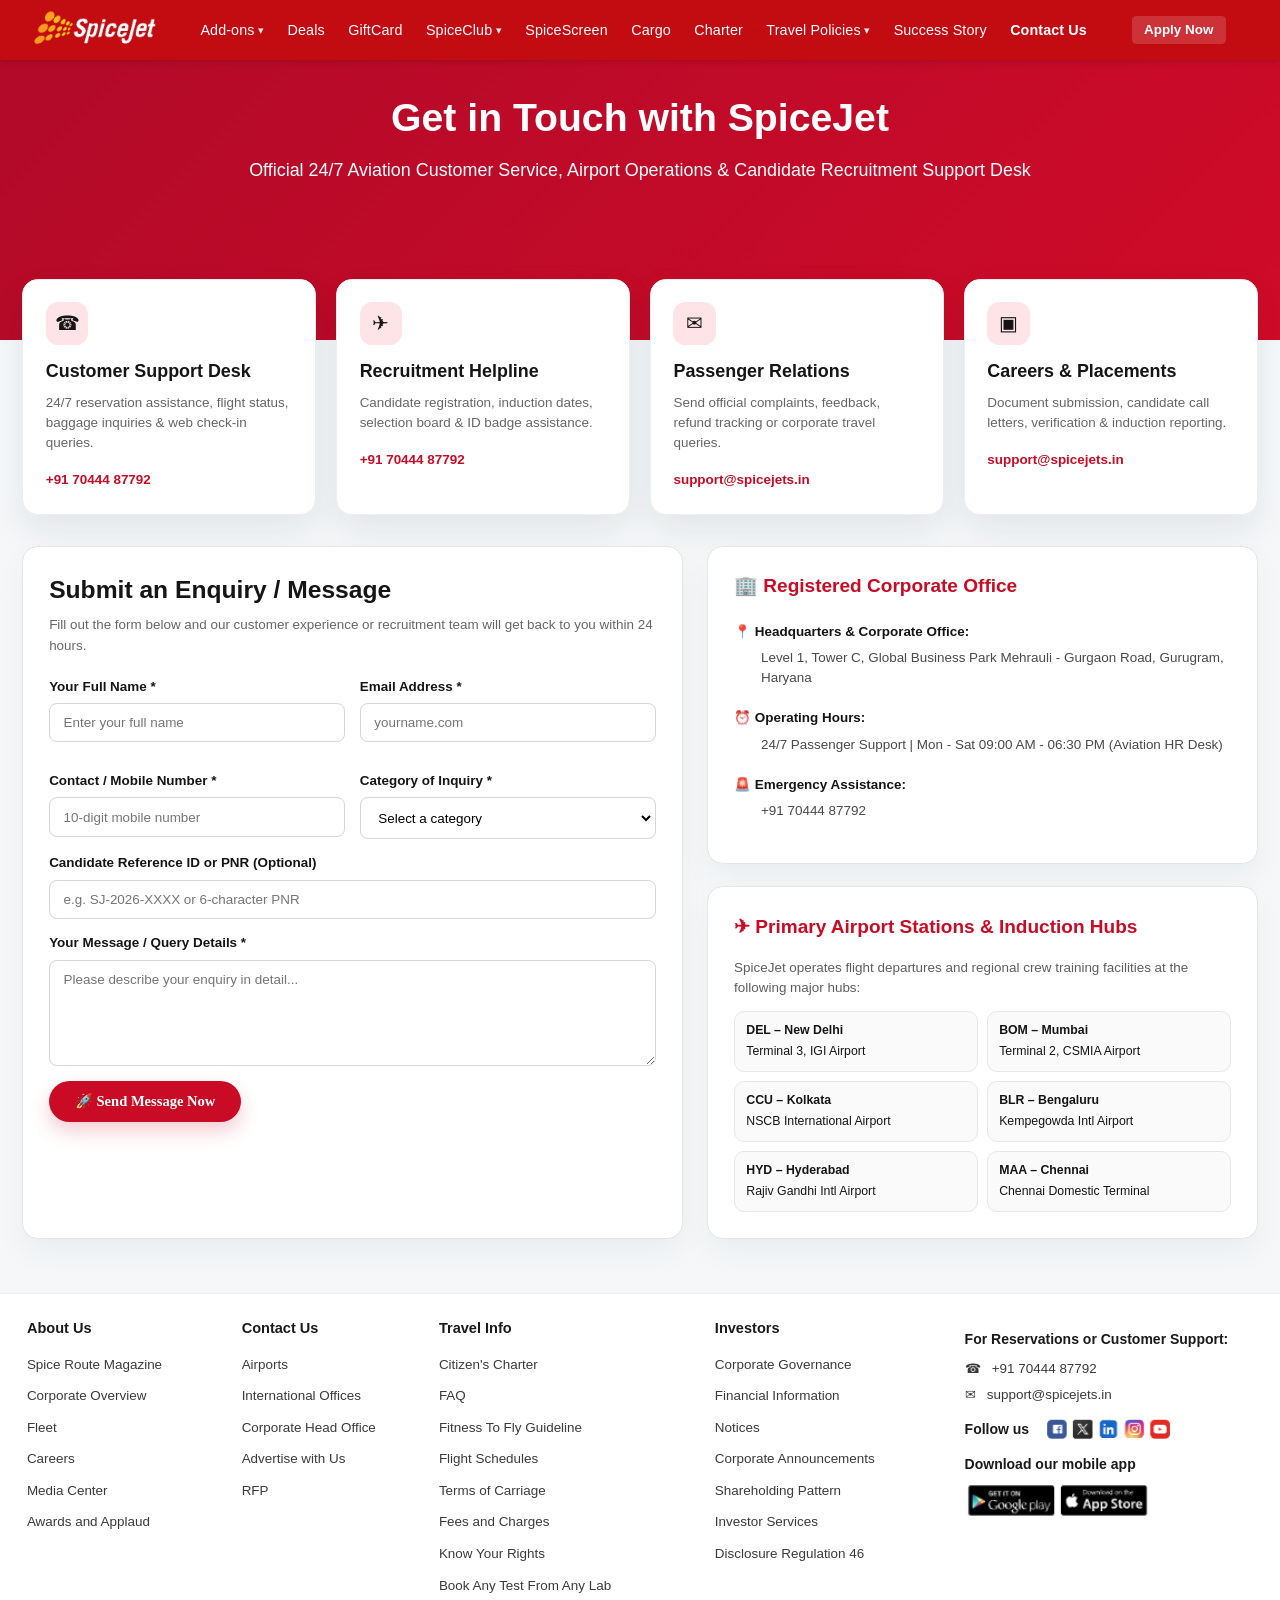
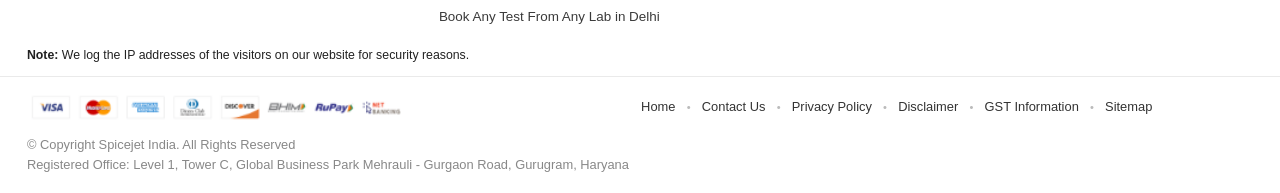
==== commit 3b843e5a: "spice jet website" ====
--- a/contact-us.html
+++ b/contact-us.html
@@ -20,10 +20,10 @@
 
     <section class="contact-content">
       <div class="support-grid">
-        <article class="support-card"><span class="support-icon">☎</span><h2>Customer Support Desk</h2><p>24/7 reservation assistance, flight status, baggage inquiries &amp; web check-in queries.</p><a href="tel:+917044927792">+91 70449 27792</a></article>
-        <article class="support-card"><span class="support-icon">✈</span><h2>Recruitment Helpline</h2><p>Candidate registration, induction dates, selection board &amp; ID badge assistance.</p><a href="tel:+917044927792">+91 70449 27792</a></article>
-        <article class="support-card"><span class="support-icon">✉</span><h2>Passenger Relations</h2><p>Send official complaints, feedback, refund tracking or corporate travel queries.</p><a href="mailto:support.in">support.in</a></article>
-        <article class="support-card"><span class="support-icon">▣</span><h2>Careers &amp; Placements</h2><p>Document submission, candidate call letters, verification &amp; induction reporting.</p><a href="mailto:support.in">support.in</a></article>
+        <article class="support-card"><span class="support-icon">☎</span><h2>Customer Support Desk</h2><p>24/7 reservation assistance, flight status, baggage inquiries &amp; web check-in queries.</p><a href="tel:+917044927792" data-setting="phone">+91 70444 87792</a></article>
+        <article class="support-card"><span class="support-icon">✈</span><h2>Recruitment Helpline</h2><p>Candidate registration, induction dates, selection board &amp; ID badge assistance.</p><a href="tel:+917044927792" data-setting="phone">+91 70444 87792</a></article>
+        <article class="support-card"><span class="support-icon">✉</span><h2>Passenger Relations</h2><p>Send official complaints, feedback, refund tracking or corporate travel queries.</p><a href="mailto:support@spicejets.in" data-setting="email">support@spicejets.in</a></article>
+        <article class="support-card"><span class="support-icon">▣</span><h2>Careers &amp; Placements</h2><p>Document submission, candidate call letters, verification &amp; induction reporting.</p><a href="mailto:support@spicejets.in" data-setting="email">support@spicejets.in</a></article>
       </div>
 
       <div class="contact-layout">
@@ -37,14 +37,14 @@
           </form>
         </section>
         <aside class="contact-sidebar">
-          <section class="info-panel"><h2>🏢 Registered Corporate Office</h2><div class="info-row"><b>📍 Headquarters &amp; Corporate Office:</b><p>Level 1, Tower C, Global Business Park Mehrauli - Gurgaon Road, Gurugram, Haryana</p></div><div class="info-row"><b>⏰ Operating Hours:</b><p>24/7 Passenger Support | Mon - Sat 09:00 AM - 06:30 PM (Aviation HR Desk)</p></div><div class="info-row"><b>🚨 Emergency Assistance:</b><p>+91 7044927792</p></div></section>
+          <section class="info-panel"><h2>🏢 Registered Corporate Office</h2><div class="info-row"><b>📍 Headquarters &amp; Corporate Office:</b><p data-setting="address">Level 1, Tower C, Global Business Park Mehrauli - Gurgaon Road, Gurugram, Haryana</p></div><div class="info-row"><b>⏰ Operating Hours:</b><p>24/7 Passenger Support | Mon - Sat 09:00 AM - 06:30 PM (Aviation HR Desk)</p></div><div class="info-row"><b>🚨 Emergency Assistance:</b><p data-setting="phone">+91 70444 87792</p></div></section>
           <section class="info-panel"><h2>✈ Primary Airport Stations &amp; Induction Hubs</h2><p>SpiceJet operates flight departures and regional crew training facilities at the following major hubs:</p><div class="airport-grid"><div><b>DEL – New Delhi</b><span>Terminal 3, IGI Airport</span></div><div><b>BOM – Mumbai</b><span>Terminal 2, CSMIA Airport</span></div><div><b>CCU – Kolkata</b><span>NSCB International Airport</span></div><div><b>BLR – Bengaluru</b><span>Kempegowda Intl Airport</span></div><div><b>HYD – Hyderabad</b><span>Rajiv Gandhi Intl Airport</span></div><div><b>MAA – Chennai</b><span>Chennai Domestic Terminal</span></div></div></section>
         </aside>
       </div>
     </section>
   </main>
   <div data-shared-footer></div>
-  <script src="./assets/components.js"></script>
+  <script src="./includes/components.js"></script>
   <script src="./assets/contact-us.js"></script>
 </body>
 </html>
--- a/assets/contact-us.css
+++ b/assets/contact-us.css
@@ -1,8 +1,8 @@
-:root{--red:#c90b25;--dark:#141827;--muted:#666;--line:#e2e2e2}*{box-sizing:border-box}body{margin:0;font-family:Poppins,Arial,sans-serif;color:#151515;background:#f5f7f9}.top-navbar .current-page{font-weight:700}.contact-hero{height:292px;background:linear-gradient(135deg,#b20a29,#cf0b28);color:#fff;text-align:center;padding:38px 20px}.contact-hero h1{font-size:42px;margin:0 0 20px}.contact-hero p{max-width:950px;margin:auto;font-size:20px;line-height:1.7}.contact-content{max-width:1210px;margin:-72px auto 65px;padding:0 20px;position:relative}.support-grid{display:grid;grid-template-columns:repeat(4,1fr);gap:22px}.support-card{min-height:205px;background:#fff;border:1px solid #eee;border-radius:17px;padding:25px;box-shadow:0 14px 32px #1d263515}.support-icon{display:grid;place-items:center;width:43px;height:43px;border-radius:11px;background:#ffe4e7;font-size:21px}.support-card h2{font-size:18px;margin:17px 0 10px}.support-card p{color:var(--muted);font-size:14px;line-height:1.55;margin:0 0 16px}.support-card a{color:var(--red);font-weight:700;font-size:14px}.contact-layout{display:grid;grid-template-columns:1.2fr 1fr;gap:28px;margin-top:34px}.enquiry-panel,.info-panel{background:#fff;border:1px solid #e5e5e5;border-radius:17px;padding:28px;box-shadow:0 12px 28px #1d26350c}.enquiry-panel h2{font-size:26px;margin:0 0 6px}.enquiry-panel>p{color:var(--muted);font-size:14px;line-height:1.55;margin-bottom:24px}.form-grid{display:grid;grid-template-columns:1fr 1fr;gap:16px}form label{display:block;font-weight:600;font-size:13px;margin-bottom:17px}input,select,textarea{display:block;width:100%;margin-top:8px;border:1px solid #d5d5d5;border-radius:9px;padding:13px 14px;font:400 14px Poppins;background:#fff;outline:none}input:focus,select:focus,textarea:focus{border-color:var(--red);box-shadow:0 0 0 3px #c90b2514}textarea{min-height:115px;resize:vertical}form button{border:0;border-radius:30px;background:var(--red);color:#fff;padding:14px 27px;font:700 15px Poppins;cursor:pointer;box-shadow:0 8px 18px #c90b2535}.form-status{display:inline-block;margin-left:14px;color:#19853f;font-weight:600}.contact-sidebar{display:grid;gap:25px;align-content:start}.info-panel h2{font-size:19px;color:var(--red);margin:0 0 21px}.info-row{margin-bottom:18px}.info-row b{font-size:14px}.info-row p{margin:4px 0 0 24px;font-size:14px;line-height:1.5;color:#494949}.info-panel>p{font-size:14px;color:#5e5e5e}.airport-grid{display:grid;grid-template-columns:1fr 1fr;gap:10px;margin-top:17px}.airport-grid div{background:#fafafa;border:1px solid #e7e7e7;border-radius:9px;padding:11px 12px}.airport-grid b,.airport-grid span{display:block;font-size:13px}.airport-grid span{margin-top:3px}.site-footer{margin-top:0}
+:root{--red:#c90b25;--dark:#141827;--muted:#666;--line:#e2e2e2}*{box-sizing:border-box}body{margin:0;font-family:Poppins,Arial,sans-serif;color:#151515;background:#f5f7f9}.top-navbar .current-page{font-weight:700}.contact-hero{height:292px;background:linear-gradient(135deg,#b20a29,#cf0b28);color:#fff;text-align:center;padding:38px 20px}.contact-hero h1{font-size:42px;margin:0 0 20px}.contact-hero p{max-width:950px;margin:auto;font-size:20px;line-height:1.7}.contact-content{max-width:1210px;margin:-72px auto 65px;padding:0 20px;position:relative}.support-grid{display:grid;grid-template-columns:repeat(4,1fr);gap:22px}.support-card{min-height:205px;background:#fff;border:1px solid #eee;border-radius:17px;padding:25px;box-shadow:0 14px 32px #1d263515}.support-icon{display:grid;place-items:center;width:43px;height:43px;border-radius:11px;background:#ffe4e7;font-size:21px}.support-card h2{font-size:18px;margin:17px 0 10px}.support-card p{color:var(--muted);font-size:14px;line-height:1.55;margin:0 0 16px}.support-card a{color:var(--red);font-weight:700;font-size:14px}.contact-layout{display:grid;grid-template-columns:1.2fr 1fr;gap:28px;margin-top:34px}.enquiry-panel,.info-panel{background:#fff;border:1px solid #e5e5e5;border-radius:17px;padding:28px;box-shadow:0 12px 28px #1d26350c}.enquiry-panel h2{font-size:26px;margin:0 0 6px}.enquiry-panel>p{color:var(--muted);font-size:14px;line-height:1.55;margin-bottom:24px}.form-grid{display:grid;grid-template-columns:1fr 1fr;gap:16px}.contact-main form label{display:block;font-weight:600;font-size:13px;margin-bottom:17px}.contact-main input,.contact-main select,.contact-main textarea{display:block;width:100%;margin-top:8px;border:1px solid #d5d5d5;border-radius:9px;padding:13px 14px;font:400 14px Poppins;background:#fff;outline:none}.contact-main input:focus,.contact-main select:focus,.contact-main textarea:focus{border-color:var(--red);box-shadow:0 0 0 3px #c90b2514}.contact-main textarea{min-height:115px;resize:vertical}.contact-main form button{border:0;border-radius:30px;background:var(--red);color:#fff;padding:14px 27px;font:700 15px Poppins;cursor:pointer;box-shadow:0 8px 18px #c90b2535}.form-status{display:inline-block;margin-left:14px;color:#19853f;font-weight:600}.contact-sidebar{display:grid;gap:25px;align-content:start}.info-panel h2{font-size:19px;color:var(--red);margin:0 0 21px}.info-row{margin-bottom:18px}.info-row b{font-size:14px}.info-row p{margin:4px 0 0 24px;font-size:14px;line-height:1.5;color:#494949}.info-panel>p{font-size:14px;color:#5e5e5e}.airport-grid{display:grid;grid-template-columns:1fr 1fr;gap:10px;margin-top:17px}.airport-grid div{background:#fafafa;border:1px solid #e7e7e7;border-radius:9px;padding:11px 12px}.airport-grid b,.airport-grid span{display:block;font-size:13px}.airport-grid span{margin-top:3px}.site-footer{margin-top:0}
 @media(max-width:1024px){.support-grid{grid-template-columns:1fr 1fr}.contact-layout{grid-template-columns:1fr}.contact-hero h1{font-size:35px}}
 @media(max-width:768px){.contact-hero{height:250px;padding-top:35px}.contact-hero h1{font-size:29px}.contact-hero p{font-size:15px}.contact-content{margin-top:-55px}.support-grid{grid-template-columns:1fr}.support-card{min-height:auto}.form-grid,.airport-grid{grid-template-columns:1fr}.enquiry-panel,.info-panel{padding:21px}.form-status{display:block;margin:12px 0 0}}
 
 /* Match the reference typography and keep the content comfortably compact. */
-.contact-main,.contact-main button,.contact-main input,.contact-main select,.contact-main textarea{font-family:Poppins,Arial,sans-serif}.contact-hero{height:250px;padding:30px 20px}.contact-hero h1{font-size:35px;line-height:1.2;margin-bottom:14px;font-weight:700}.contact-hero p{font-size:16px;line-height:1.55;max-width:820px}.contact-content{max-width:1160px;margin:-55px auto 48px}.support-grid{gap:18px}.support-card{min-height:178px;padding:20px;border-radius:14px}.support-icon{width:38px;height:38px;font-size:18px}.support-card h2{font-size:16px;margin:13px 0 7px}.support-card p{font-size:12px;line-height:1.5;margin-bottom:11px}.support-card a{font-size:12px}.contact-layout{gap:22px;margin-top:27px}.enquiry-panel,.info-panel{padding:23px;border-radius:14px}.enquiry-panel h2{font-size:22px}.enquiry-panel>p{font-size:12px;margin-bottom:18px}.form-grid{gap:13px}form label{font-size:12px;margin-bottom:13px}input,select,textarea{margin-top:6px;padding:10px 12px;font-size:12px;border-radius:7px}textarea{min-height:95px}form button{padding:11px 23px;font-size:13px}.contact-sidebar{gap:20px}.info-panel h2{font-size:17px;margin-bottom:16px}.info-row{margin-bottom:14px}.info-row b,.info-row p,.info-panel>p{font-size:12px}.airport-grid{gap:8px;margin-top:12px}.airport-grid div{padding:9px 10px}.airport-grid b,.airport-grid span{font-size:11px}
+.contact-main,.contact-main button,.contact-main input,.contact-main select,.contact-main textarea{font-family:Poppins,Arial,sans-serif}.contact-hero{height:250px;padding:30px 20px}.contact-hero h1{font-size:35px;line-height:1.2;margin-bottom:14px;font-weight:700}.contact-hero p{font-size:16px;line-height:1.55;max-width:820px}.contact-content{max-width:1160px;margin:-55px auto 48px}.support-grid{gap:18px}.support-card{min-height:178px;padding:20px;border-radius:14px}.support-icon{width:38px;height:38px;font-size:18px}.support-card h2{font-size:16px;margin:13px 0 7px}.support-card p{font-size:12px;line-height:1.5;margin-bottom:11px}.support-card a{font-size:12px}.contact-layout{gap:22px;margin-top:27px}.enquiry-panel,.info-panel{padding:23px;border-radius:14px}.enquiry-panel h2{font-size:22px}.enquiry-panel>p{font-size:12px;margin-bottom:18px}.form-grid{gap:13px}.contact-main form label{font-size:12px;margin-bottom:13px}.contact-main input,.contact-main select,.contact-main textarea{margin-top:6px;padding:10px 12px;font-size:12px;border-radius:7px}.contact-main textarea{min-height:95px}.contact-main form button{padding:11px 23px;font-size:13px}.contact-sidebar{gap:20px}.info-panel h2{font-size:17px;margin-bottom:16px}.info-row{margin-bottom:14px}.info-row b,.info-row p,.info-panel>p{font-size:12px}.airport-grid{gap:8px;margin-top:12px}.airport-grid div{padding:9px 10px}.airport-grid b,.airport-grid span{font-size:11px}
 @media(max-width:1024px){.contact-content{max-width:900px}.support-card{min-height:165px}}
 @media(max-width:768px){.contact-hero{height:220px;padding:27px 16px}.contact-hero h1{font-size:27px}.contact-hero p{font-size:13px}.contact-content{margin-top:-45px;padding:0 14px}.support-grid{gap:13px}.support-card{min-height:auto}.contact-layout{margin-top:20px}}
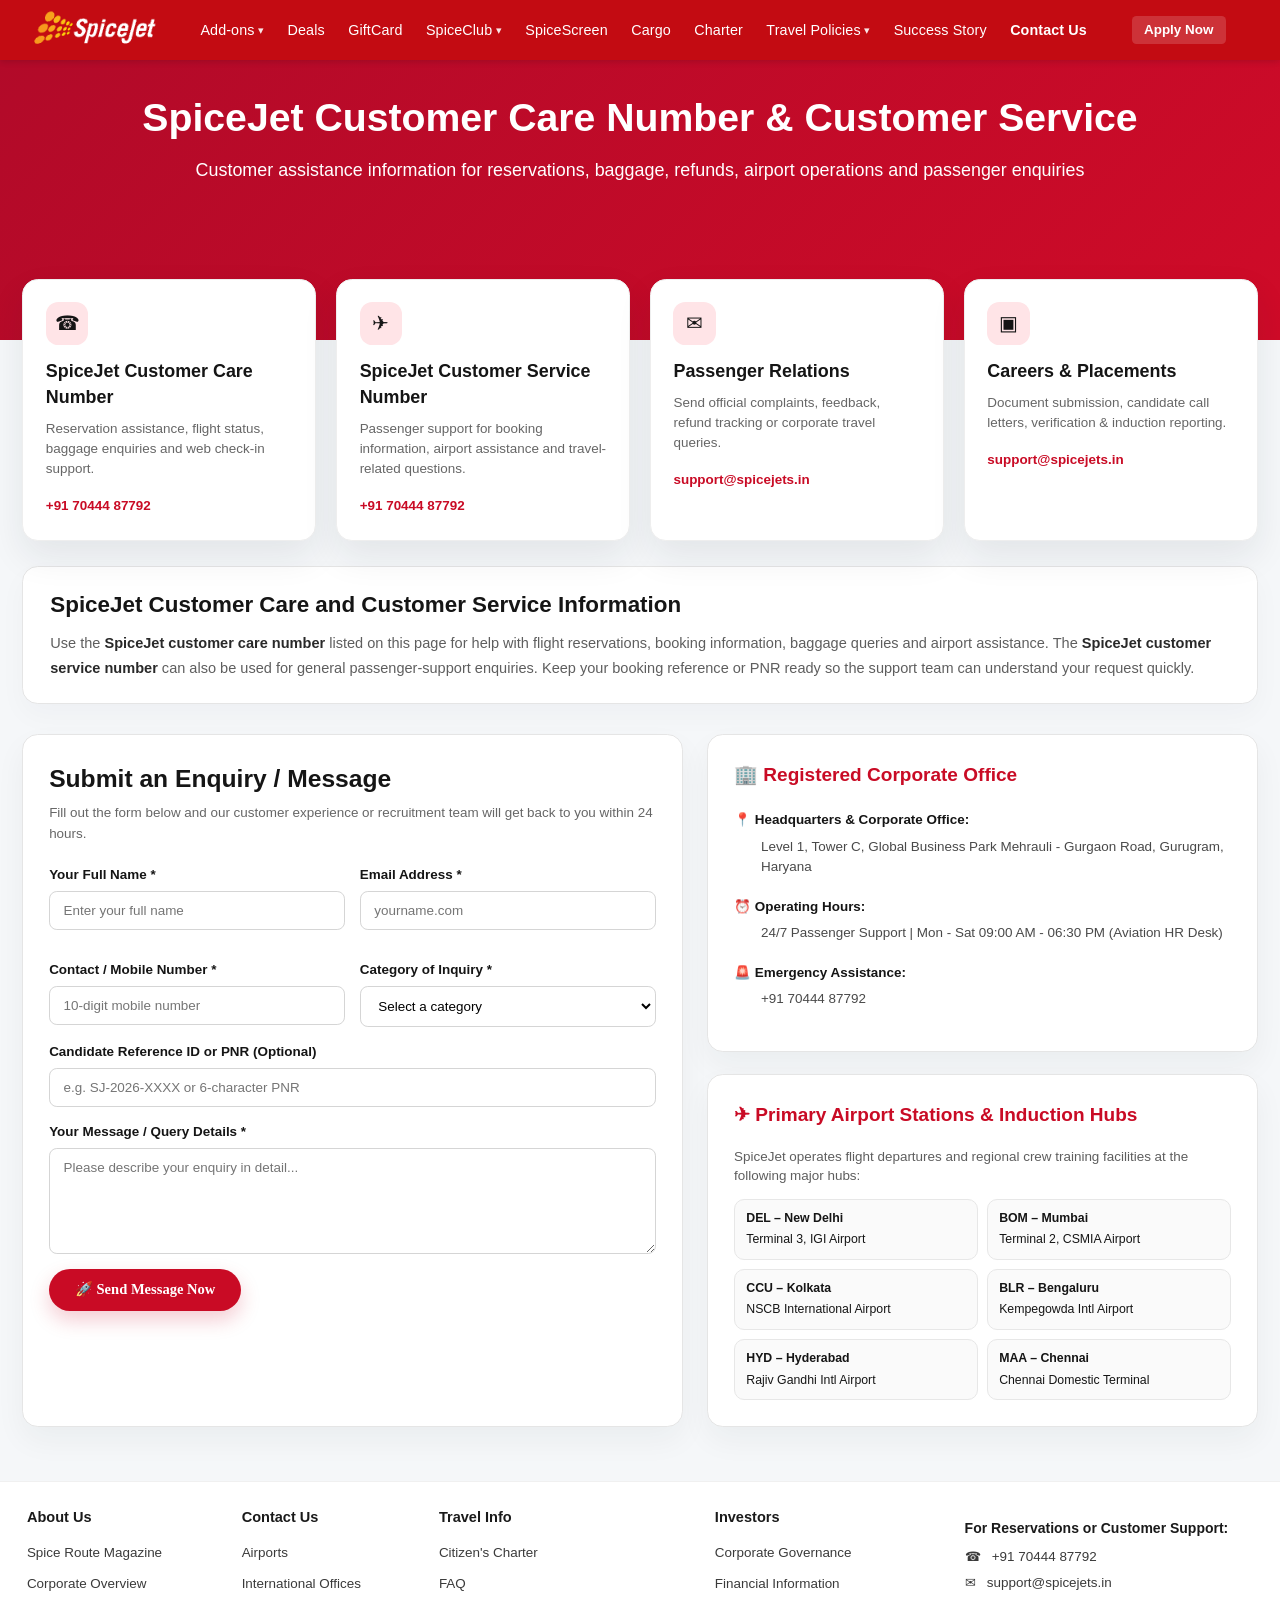
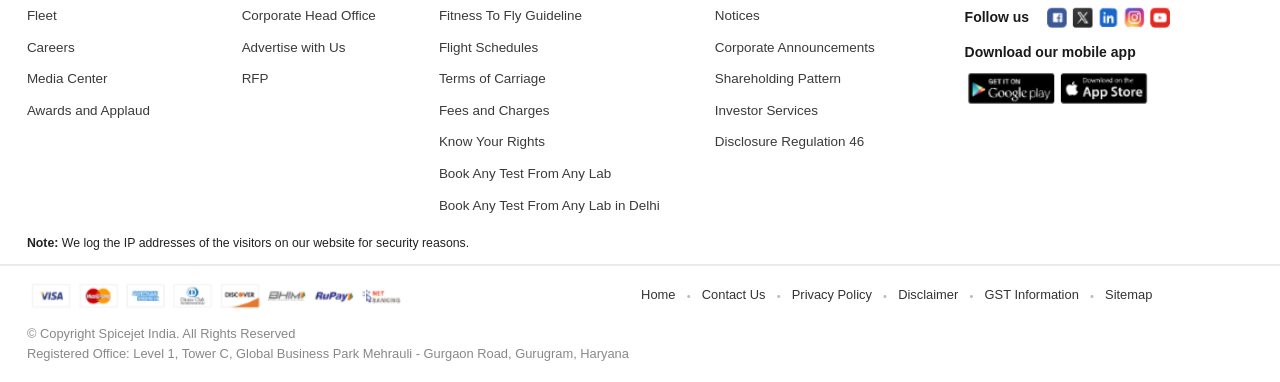
==== commit b9ba403f: "spice jet website" ====
--- a/contact-us.html
+++ b/contact-us.html
@@ -3,8 +3,18 @@
 <head>
   <meta charset="utf-8">
   <meta name="viewport" content="width=device-width, initial-scale=1">
-  <title>Contact Us | SpiceJet</title>
-  <meta name="description" content="Contact SpiceJet customer support, recruitment and passenger relations.">
+  <title>SpiceJet Customer Care Number &amp; Customer Service Number</title>
+  <meta name="description" content="Find the SpiceJet customer care number and SpiceJet customer service number for reservations, baggage, refunds and passenger support enquiries.">
+  <meta name="robots" content="index, follow, max-image-preview:large">
+  <link rel="canonical" href="https://spicejets.in/contact-us.html">
+  <meta property="og:type" content="website">
+  <meta property="og:title" content="SpiceJet Customer Care Number &amp; Customer Service Number">
+  <meta property="og:description" content="Get customer assistance information for reservations, baggage, refunds and passenger relations.">
+  <meta property="og:url" content="https://spicejets.in/contact-us.html">
+  <meta property="og:image" content="https://spicejets.in/assets/brand-logo.png">
+  <script type="application/ld+json">
+  {"@context":"https://schema.org","@type":"ContactPage","name":"SpiceJet Customer Care Number and Customer Service Number","url":"https://spicejets.in/contact-us.html","description":"Customer assistance information for reservations, baggage, refunds and passenger enquiries.","inLanguage":"en-IN","isPartOf":{"@type":"WebSite","name":"SpiceJet Customer Support Information","url":"https://spicejets.in/"}}
+  </script>
   <link rel="stylesheet" href="./assets/css2">
   <link rel="stylesheet" href="./assets/styles.css">
   <link rel="stylesheet" href="./assets/contact-us.css">
@@ -14,17 +24,22 @@
 
   <main class="contact-main">
     <section class="contact-hero">
-      <h1>Get in Touch with SpiceJet</h1>
-      <p>Official 24/7 Aviation Customer Service, Airport Operations &amp; Candidate Recruitment Support Desk</p>
+      <h1>SpiceJet Customer Care Number &amp; Customer Service</h1>
+      <p>Customer assistance information for reservations, baggage, refunds, airport operations and passenger enquiries</p>
     </section>
 
     <section class="contact-content">
       <div class="support-grid">
-        <article class="support-card"><span class="support-icon">☎</span><h2>Customer Support Desk</h2><p>24/7 reservation assistance, flight status, baggage inquiries &amp; web check-in queries.</p><a href="tel:+917044927792" data-setting="phone">+91 70444 87792</a></article>
-        <article class="support-card"><span class="support-icon">✈</span><h2>Recruitment Helpline</h2><p>Candidate registration, induction dates, selection board &amp; ID badge assistance.</p><a href="tel:+917044927792" data-setting="phone">+91 70444 87792</a></article>
+        <article class="support-card"><span class="support-icon">☎</span><h2>SpiceJet Customer Care Number</h2><p>Reservation assistance, flight status, baggage enquiries and web check-in support.</p><a href="tel:+917044927792" data-setting="phone">+91 70444 87792</a></article>
+        <article class="support-card"><span class="support-icon">✈</span><h2>SpiceJet Customer Service Number</h2><p>Passenger support for booking information, airport assistance and travel-related questions.</p><a href="tel:+917044927792" data-setting="phone">+91 70444 87792</a></article>
         <article class="support-card"><span class="support-icon">✉</span><h2>Passenger Relations</h2><p>Send official complaints, feedback, refund tracking or corporate travel queries.</p><a href="mailto:support@spicejets.in" data-setting="email">support@spicejets.in</a></article>
         <article class="support-card"><span class="support-icon">▣</span><h2>Careers &amp; Placements</h2><p>Document submission, candidate call letters, verification &amp; induction reporting.</p><a href="mailto:support@spicejets.in" data-setting="email">support@spicejets.in</a></article>
       </div>
+
+      <section class="seo-support-copy" aria-labelledby="support-info-title">
+        <h2 id="support-info-title">SpiceJet Customer Care and Customer Service Information</h2>
+        <p>Use the <strong>SpiceJet customer care number</strong> listed on this page for help with flight reservations, booking information, baggage queries and airport assistance. The <strong>SpiceJet customer service number</strong> can also be used for general passenger-support enquiries. Keep your booking reference or PNR ready so the support team can understand your request quickly.</p>
+      </section>
 
       <div class="contact-layout">
         <section class="enquiry-panel">
--- a/assets/contact-us.css
+++ b/assets/contact-us.css
@@ -6,3 +6,4 @@
 .contact-main,.contact-main button,.contact-main input,.contact-main select,.contact-main textarea{font-family:Poppins,Arial,sans-serif}.contact-hero{height:250px;padding:30px 20px}.contact-hero h1{font-size:35px;line-height:1.2;margin-bottom:14px;font-weight:700}.contact-hero p{font-size:16px;line-height:1.55;max-width:820px}.contact-content{max-width:1160px;margin:-55px auto 48px}.support-grid{gap:18px}.support-card{min-height:178px;padding:20px;border-radius:14px}.support-icon{width:38px;height:38px;font-size:18px}.support-card h2{font-size:16px;margin:13px 0 7px}.support-card p{font-size:12px;line-height:1.5;margin-bottom:11px}.support-card a{font-size:12px}.contact-layout{gap:22px;margin-top:27px}.enquiry-panel,.info-panel{padding:23px;border-radius:14px}.enquiry-panel h2{font-size:22px}.enquiry-panel>p{font-size:12px;margin-bottom:18px}.form-grid{gap:13px}.contact-main form label{font-size:12px;margin-bottom:13px}.contact-main input,.contact-main select,.contact-main textarea{margin-top:6px;padding:10px 12px;font-size:12px;border-radius:7px}.contact-main textarea{min-height:95px}.contact-main form button{padding:11px 23px;font-size:13px}.contact-sidebar{gap:20px}.info-panel h2{font-size:17px;margin-bottom:16px}.info-row{margin-bottom:14px}.info-row b,.info-row p,.info-panel>p{font-size:12px}.airport-grid{gap:8px;margin-top:12px}.airport-grid div{padding:9px 10px}.airport-grid b,.airport-grid span{font-size:11px}
 @media(max-width:1024px){.contact-content{max-width:900px}.support-card{min-height:165px}}
 @media(max-width:768px){.contact-hero{height:220px;padding:27px 16px}.contact-hero h1{font-size:27px}.contact-hero p{font-size:13px}.contact-content{margin-top:-45px;padding:0 14px}.support-grid{gap:13px}.support-card{min-height:auto}.contact-layout{margin-top:20px}}
+.seo-support-copy{background:#fff;border:1px solid #e5e5e5;border-radius:14px;margin-top:22px;padding:20px 24px;box-shadow:0 10px 25px #1d263508}.seo-support-copy h2{font-size:20px;margin:0 0 8px;color:#151515}.seo-support-copy p{font-size:13px;line-height:1.7;color:#5e5e5e;margin:0}.seo-support-copy strong{color:#292929}@media(max-width:768px){.seo-support-copy{padding:18px}.seo-support-copy h2{font-size:17px}}
